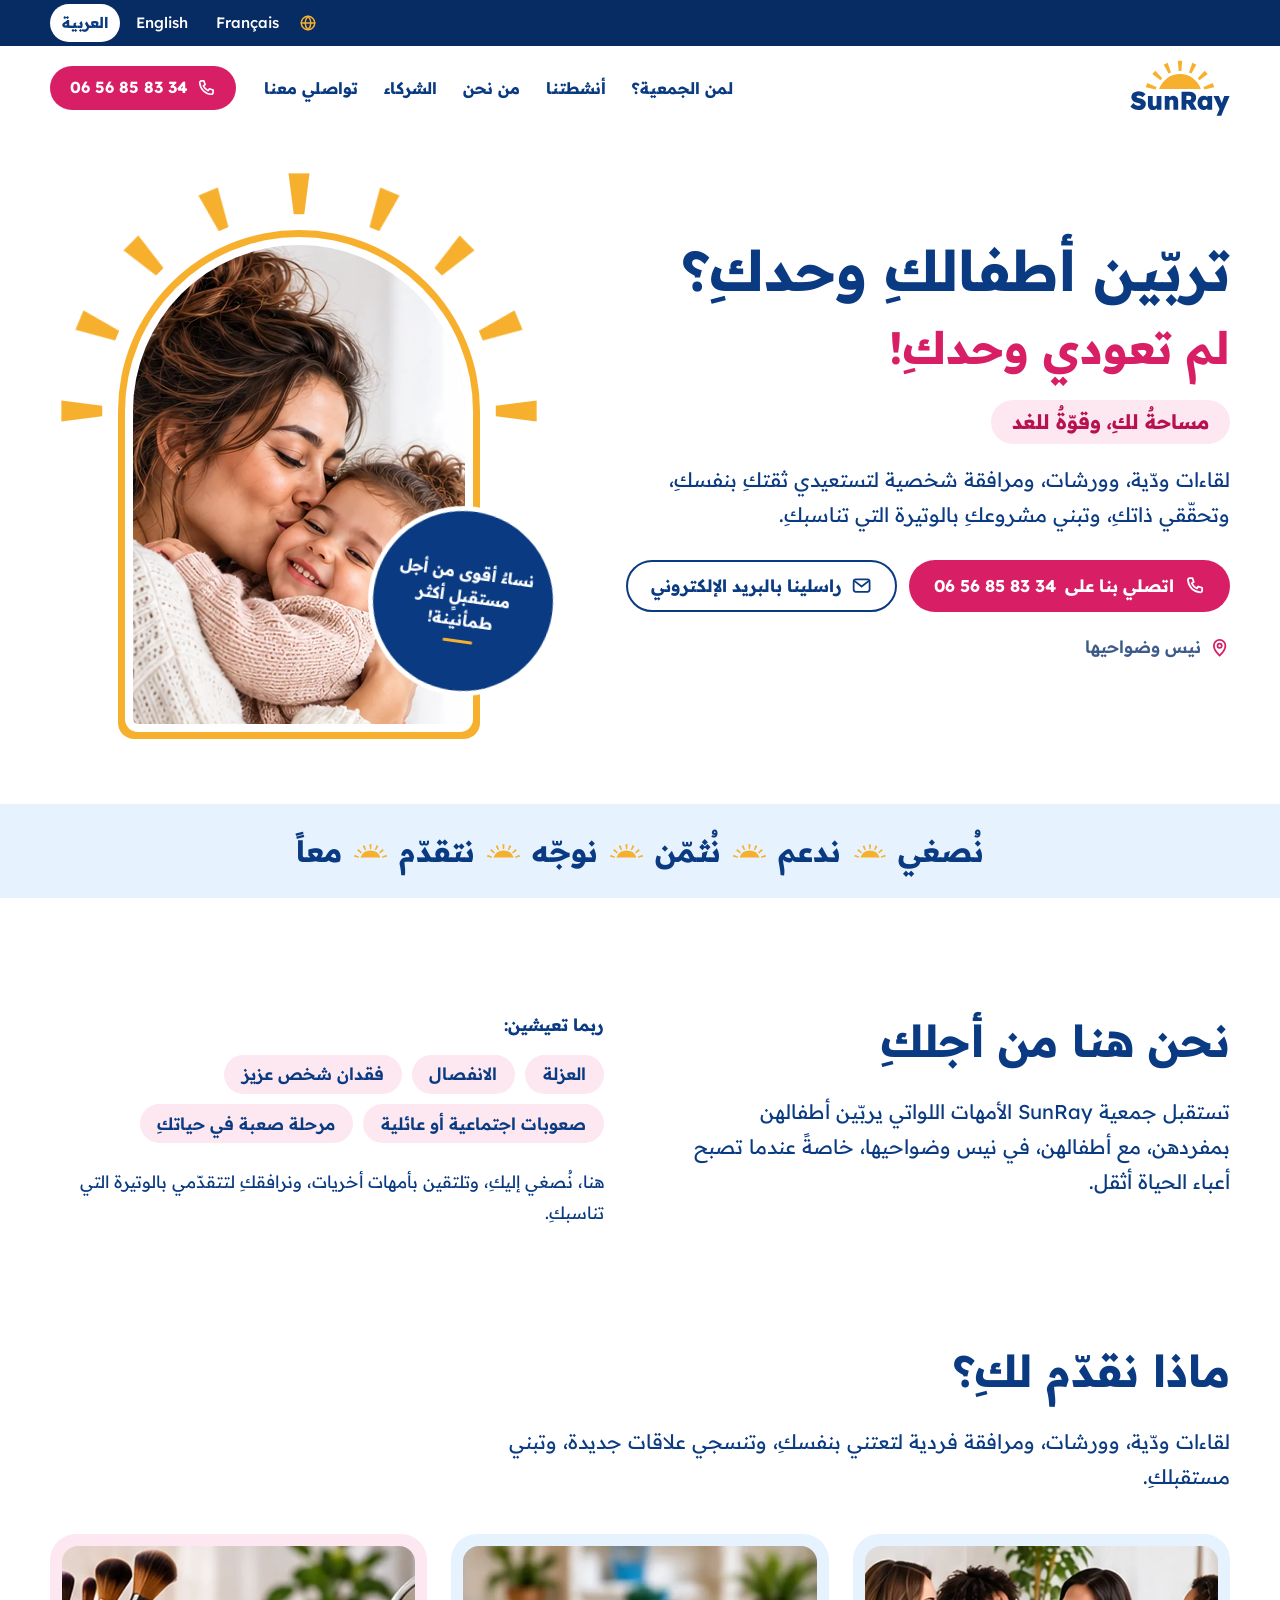
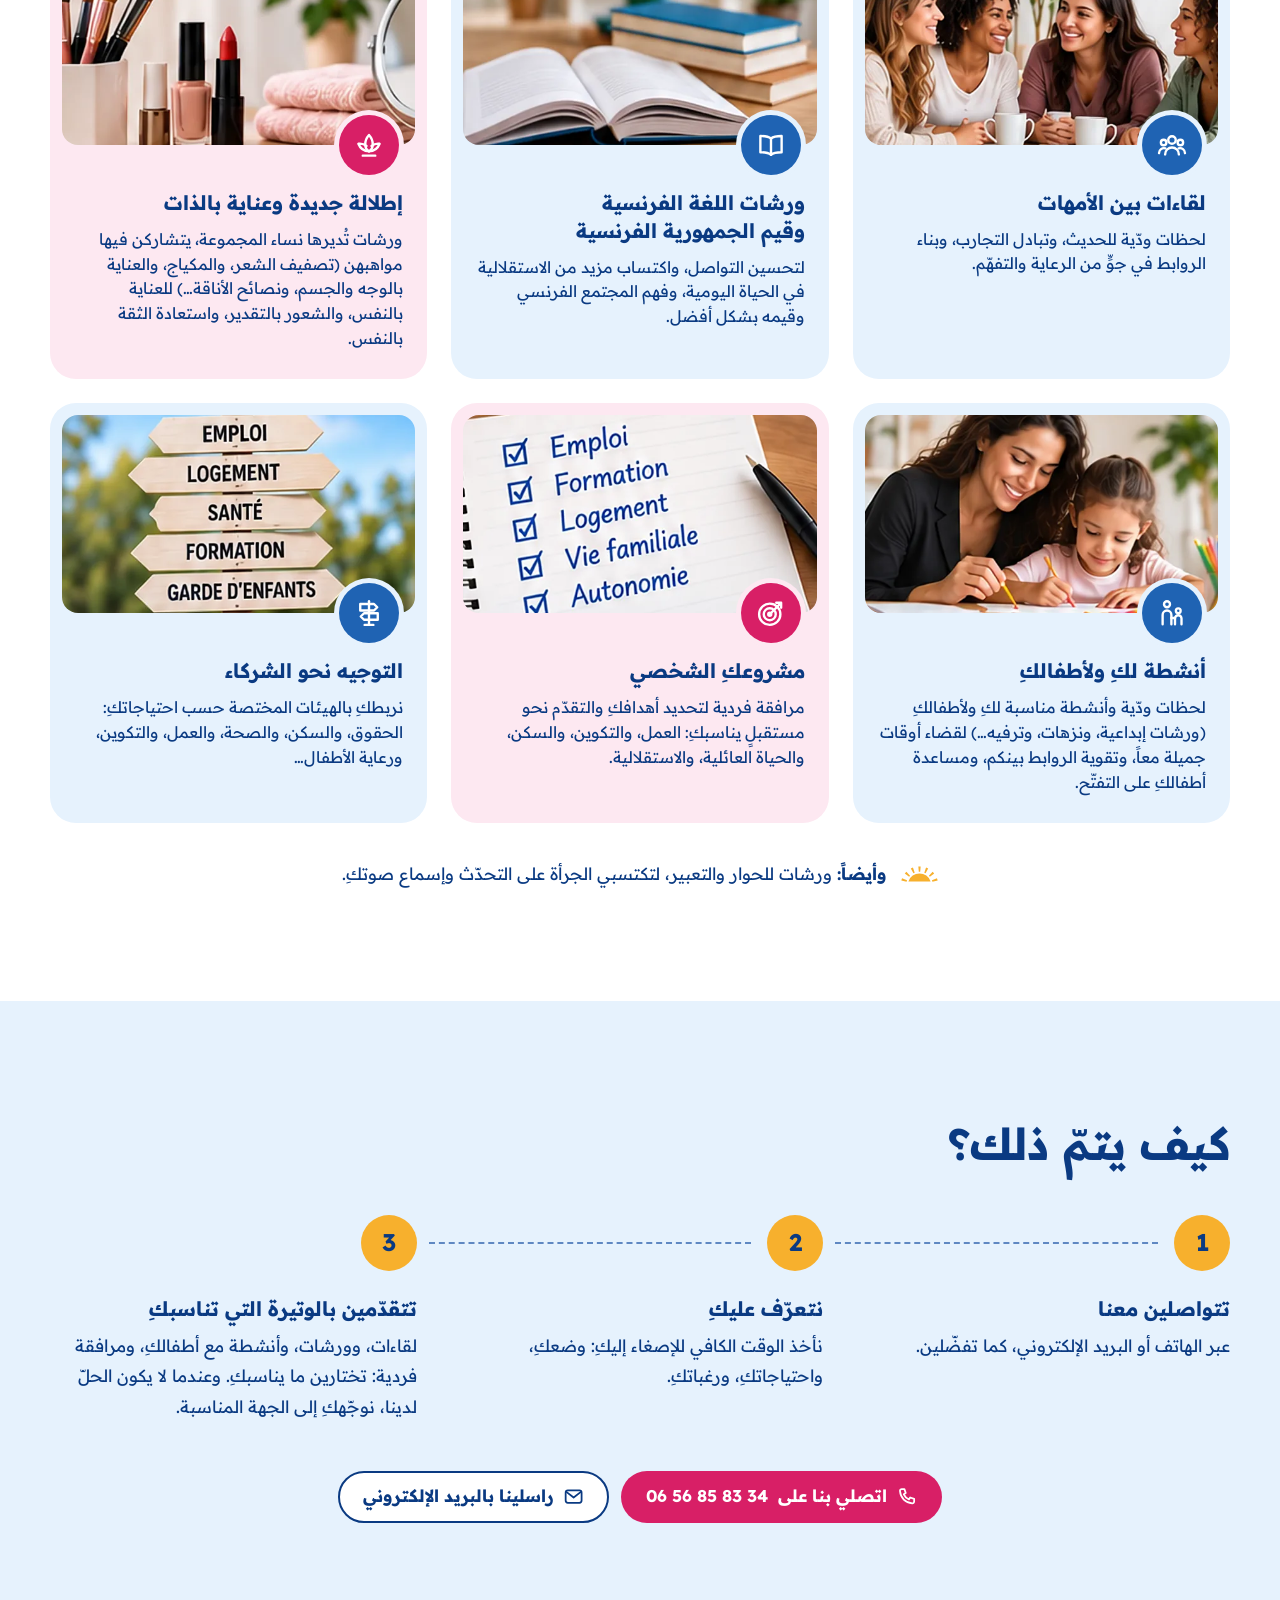
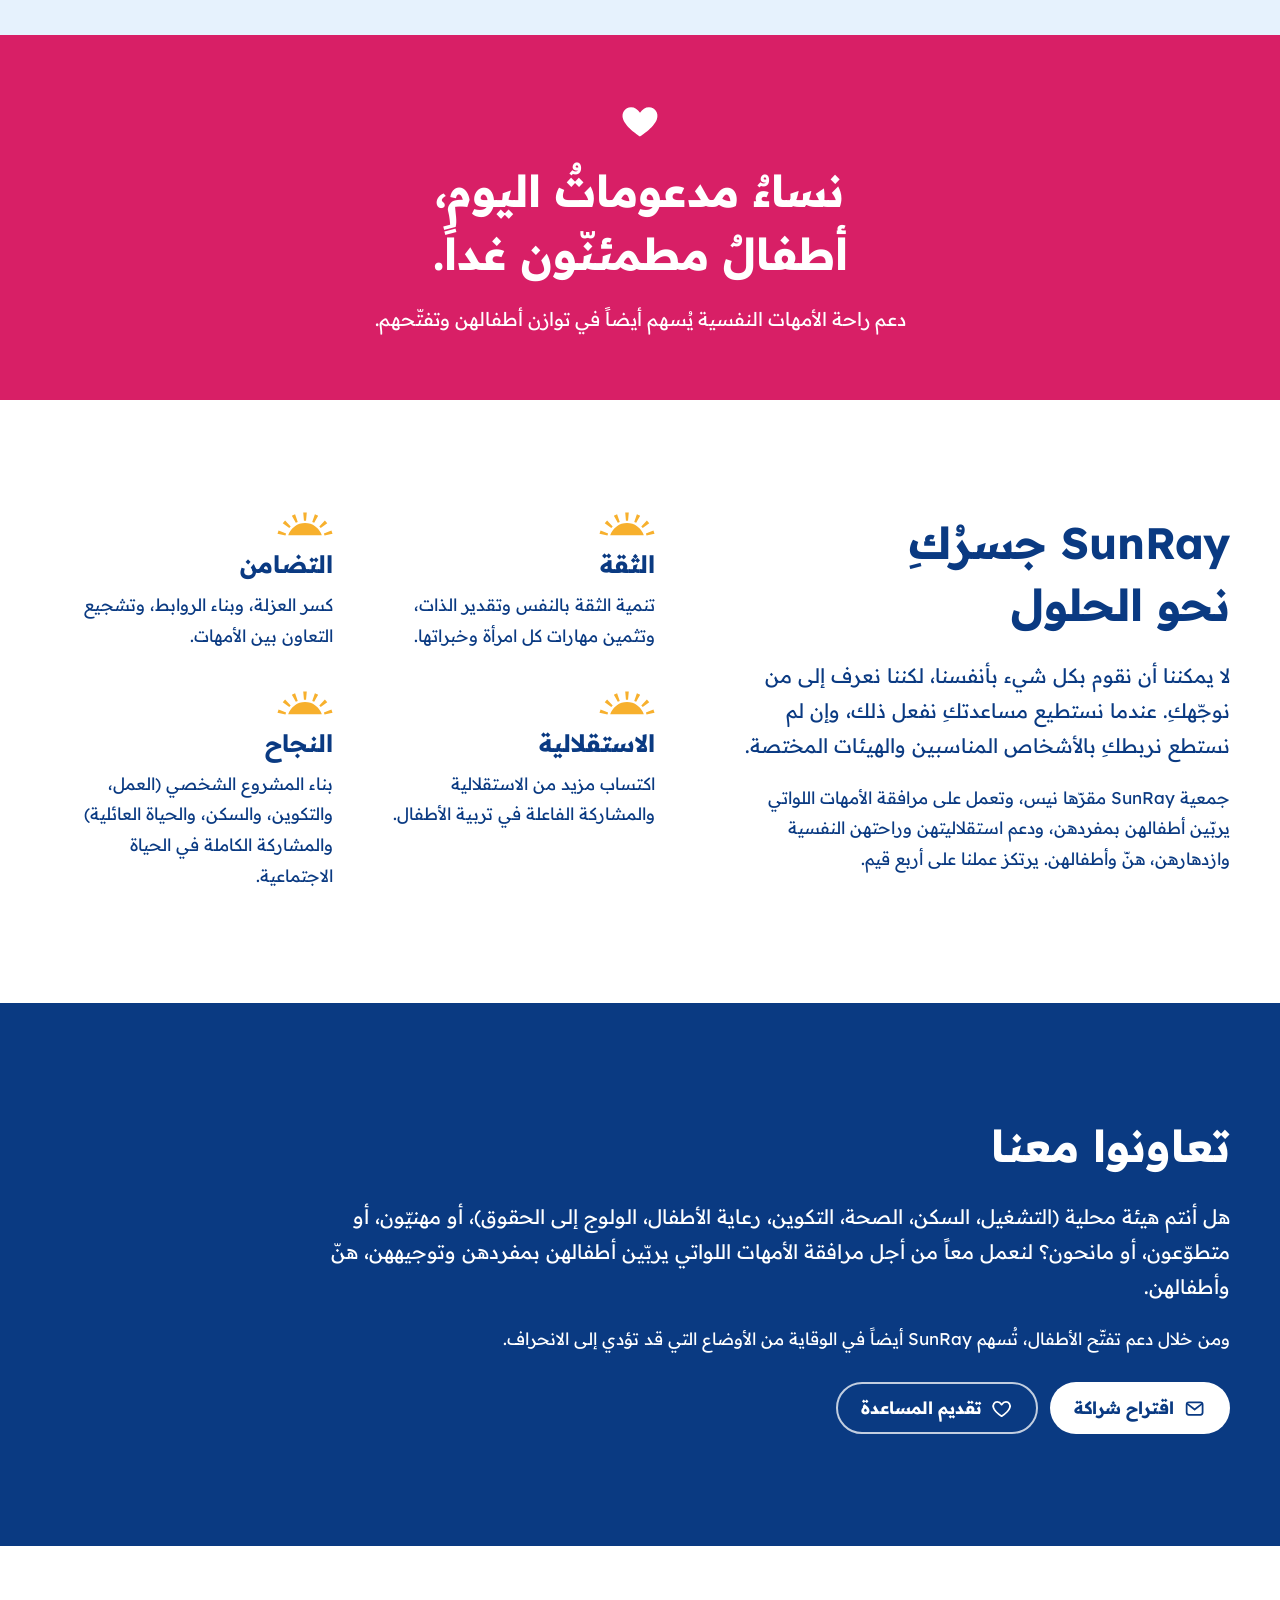
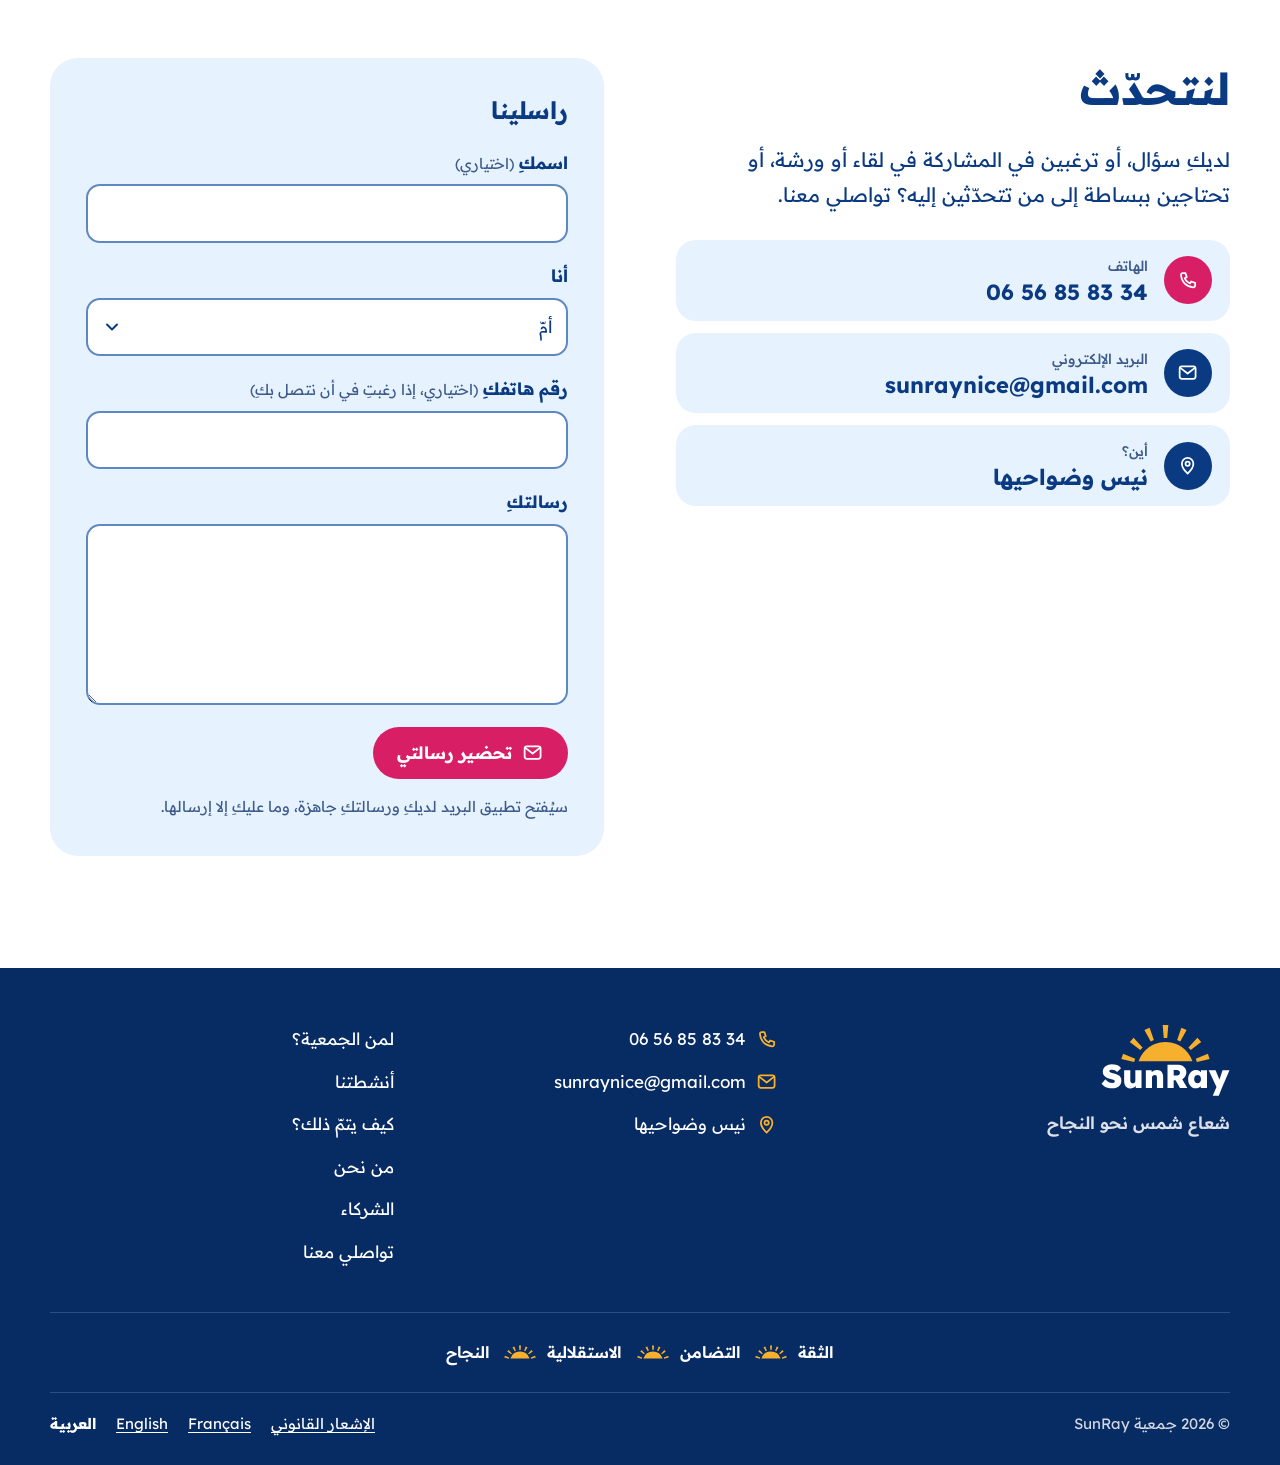
==== ar/index.html @ 0928300a "Add English and Arabic, made some modifications" ====
<!doctype html>
<html lang="ar" dir="rtl" class="no-js">
<head>
  <meta charset="utf-8">
  <meta name="viewport" content="width=device-width, initial-scale=1">
  <title>SunRay – جمعية لدعم الأمهات اللواتي يربّين أطفالهن بمفردهن في نيس</title>
  <meta name="description" content="ترافق جمعية SunRay الأمهات اللواتي يربّين أطفالهن بمفردهن، مع أطفالهن، في نيس وضواحيها: لقاءات، وورشات للغة الفرنسية، وعناية بالذات، وأنشطة مع الأطفال، ومشروع شخصي، وتوجيه نحو الشركاء.">
  <meta name="theme-color" content="#0A3A82">
  <script>document.documentElement.className = document.documentElement.className.replace("no-js", "js");</script>

  <!-- Social media preview. Once the site is online, replace the image path with its full address. -->
  <meta property="og:type" content="website">
  <meta property="og:locale" content="ar_AR">
  <meta property="og:site_name" content="SunRay">
  <meta property="og:title" content="SunRay – تربّين أطفالكِ وحدكِ؟ لم تعودي وحدكِ!">
  <meta property="og:description" content="لقاءات ودّية، وورشات، ومرافقة شخصية لتستعيدي ثقتكِ بنفسكِ، وتحقّقي ذاتكِ، وتبني مشروعكِ بالوتيرة التي تناسبكِ. نيس وضواحيها.">
  <meta property="og:image" content="../assets/img/og-sunray-ar.jpg">
  <meta name="twitter:card" content="summary_large_image">

  <link rel="icon" href="../favicon.svg" type="image/svg+xml">
  <link rel="icon" href="../favicon-32.png" sizes="32x32" type="image/png">
  <link rel="apple-touch-icon" href="../apple-touch-icon.png">
  <link rel="preload" href="../assets/fonts/lexend-latin-var.woff2" as="font" type="font/woff2" crossorigin>
  <link rel="preload" href="../assets/fonts/readex-pro-arabic-var.woff2" as="font" type="font/woff2" crossorigin>
  <link rel="stylesheet" href="../assets/css/style.css">

  <script type="application/ld+json">
  {
    "@context": "https://schema.org",
    "@type": "NGO",
    "name": "SunRay",
    "alternateName": "جمعية SunRay",
    "slogan": "شعاع شمس نحو النجاح",
    "description": "جمعية ترافق الأمهات اللواتي يربّين أطفالهن بمفردهن، مع أطفالهن، في نيس وضواحيها: لقاءات، وورشات، ومرافقة فردية، وتوجيه نحو الشركاء.",
    "inLanguage": "ar",
    "telephone": "+33656858334",
    "email": "sunraynice@gmail.com",
    "areaServed": "نيس وضواحيها",
    "address": { "@type": "PostalAddress", "addressLocality": "Nice", "addressCountry": "FR" }
  }
  </script>
</head>
<body id="top">
  <a class="skip-link" href="#contenu">الانتقال إلى المحتوى</a>

  <svg class="sprite" aria-hidden="true" focusable="false">
    <symbol id="i-phone" viewBox="0 0 24 24"><path d="M6.5 3.5h3l1.5 4.5-2.2 1.4a12 12 0 0 0 5.8 5.8l1.4-2.2 4.5 1.5v3a2 2 0 0 1-2.2 2C10.6 18.9 5.1 13.4 4.5 5.7a2 2 0 0 1 2-2.2z"/></symbol>
    <symbol id="i-mail" viewBox="0 0 24 24"><rect x="3" y="5" width="18" height="14" rx="2.5"/><path d="M3.8 6.6 12 13l8.2-6.4"/></symbol>
    <symbol id="i-pin" viewBox="0 0 24 24"><path d="M12 21s-6.5-6.2-6.5-11.2a6.5 6.5 0 0 1 13 0C18.5 14.8 12 21 12 21z"/><circle cx="12" cy="9.8" r="2.4"/></symbol>
    <symbol id="i-heart" viewBox="0 0 24 24"><path d="M12 20.5s-7.5-4.6-9.2-9.4C1.6 7.7 3.8 4.5 7.1 4.5c2 0 3.6 1.1 4.9 3 1.3-1.9 2.9-3 4.9-3 3.3 0 5.5 3.2 4.3 6.6-1.7 4.8-9.2 9.4-9.2 9.4z"/></symbol>
    <symbol id="i-group" viewBox="0 0 24 24"><circle cx="12" cy="8" r="3"/><path d="M6.5 19.5a5.5 5.5 0 0 1 11 0"/><circle cx="5.3" cy="10" r="2.2"/><path d="M1.6 18.5a4 4 0 0 1 5.1-3.8"/><circle cx="18.7" cy="10" r="2.2"/><path d="M22.4 18.5a4 4 0 0 0-5.1-3.8"/></symbol>
    <symbol id="i-book" viewBox="0 0 24 24"><path d="M12 6.8C10.2 5.3 7.6 4.8 3.5 4.8v13c4.1 0 6.7.5 8.5 2 1.8-1.5 4.4-2 8.5-2v-13c-4.1 0-6.7.5-8.5 2z"/><path d="M12 6.8v13"/></symbol>
    <symbol id="i-lotus" viewBox="0 0 24 24"><path d="M12 4c2.2 2.4 3 5.2 3 7.5S13.6 16 12 17c-1.6-1-3-3.2-3-5.5S9.8 6.4 12 4z"/><path d="M12 17c-3.8 0-7-2.2-8.5-6 2.6-.3 4.8.4 6.5 1.8"/><path d="M12 17c3.8 0 7-2.2 8.5-6-2.6-.3-4.8.4-6.5 1.8"/><path d="M7 20.5h10"/></symbol>
    <symbol id="i-family" viewBox="0 0 24 24"><circle cx="8" cy="5" r="2.4"/><path d="M4.5 21v-7.5a3.5 3.5 0 0 1 7 0V21"/><circle cx="17" cy="10.2" r="1.9"/><path d="M14.4 21v-4.6a2.6 2.6 0 0 1 5.2 0V21"/><path d="M11.5 16h2.9"/></symbol>
    <symbol id="i-target" viewBox="0 0 24 24"><circle cx="11" cy="13" r="8.5"/><circle cx="11" cy="13" r="4.8"/><circle cx="11" cy="13" r="1.2"/><path d="m11 13 8.5-8.5"/><path d="M16.2 3.8h3.9v3.9"/></symbol>
    <symbol id="i-signpost" viewBox="0 0 24 24"><path d="M12 2.5v19"/><path d="M5 4.8h11l2.6 2.6-2.6 2.6H5z"/><path d="M19 12.2H8l-2.6 2.6L8 17.4h11z"/><path d="M8.5 21.5h7"/></symbol>
    <symbol id="i-globe" viewBox="0 0 24 24"><circle cx="12" cy="12" r="9"/><path d="M3 12h18"/><path d="M12 3c2.5 2.6 3.8 5.6 3.8 9s-1.3 6.4-3.8 9c-2.5-2.6-3.8-5.6-3.8-9S9.5 5.6 12 3z"/></symbol>
    <symbol id="i-menu" viewBox="0 0 24 24"><path d="M4 7h16M4 12h16M4 17h16"/></symbol>
    <symbol id="i-close" viewBox="0 0 24 24"><path d="M6 6l12 12M18 6 6 18"/></symbol>
    <symbol id="i-sun" viewBox="-158 -162 316 134"><path d="M-94.74 -32 A100 100 0 0 1 94.74 -32 Z"/><path d="M110.27 -29.52 L155.26 -39.93 L149.08 -58.95 L106.57 -40.93 Z M88.73 -71.82 L125.59 -99.63 L112.21 -114.49 L80.70 -80.74 Z M51.85 -101.70 L74.21 -142.10 L55.94 -150.23 L40.89 -106.58 Z M6.00 -114.00 L10.00 -160.00 L-10.00 -160.00 L-6.00 -114.00 Z M-40.89 -106.58 L-55.94 -150.23 L-74.21 -142.10 L-51.85 -101.70 Z M-80.70 -80.74 L-112.21 -114.49 L-125.59 -99.63 L-88.73 -71.82 Z M-106.57 -40.93 L-149.08 -58.95 L-155.26 -39.93 L-110.27 -29.52 Z"/></symbol>
  </svg>


  <div class="lang-bar">
    <div class="container lang-bar-inner">
      <svg class="icon" aria-hidden="true"><use href="#i-globe"/></svg>
      <nav class="lang-switch" aria-label="Langue – Language – اللغة">
        <ul>
          <li><a href="../index.html" hreflang="fr" lang="fr">Français</a></li>
          <li><a href="../en/index.html" hreflang="en" lang="en">English</a></li>
          <li><a href="../ar/index.html" hreflang="ar" lang="ar" dir="rtl" aria-current="page">العربية</a></li>
        </ul>
      </nav>
    </div>
  </div>


  <header class="site-header">
    <div class="container header-inner">
      <a class="brand" href="#top" aria-label="SunRay، العودة إلى أعلى الصفحة">
        <img src="../assets/img/logo-sunray.svg" alt="" width="104" height="58">
      </a>
      <button class="nav-toggle" type="button" aria-expanded="false" aria-controls="site-nav">
        <svg class="icon icon-open" aria-hidden="true"><use href="#i-menu"/></svg>
        <svg class="icon icon-close" aria-hidden="true"><use href="#i-close"/></svg>
        <span>القائمة</span>
      </button>
      <nav id="site-nav" class="site-nav" aria-label="القائمة الرئيسية">
        <ul>
          <li><a href="#pour-qui">لمن الجمعية؟</a></li>
          <li><a href="#actions">أنشطتنا</a></li>
          <li><a href="#association">من نحن</a></li>
          <li><a href="#agir">الشركاء</a></li>
          <li><a href="#contact">تواصلي معنا</a></li>
        </ul>
        <a class="btn btn-pink btn-sm" href="tel:+33656858334">
          <svg class="icon" aria-hidden="true"><use href="#i-phone"/></svg><bdi dir="ltr">06&nbsp;56&nbsp;85&nbsp;83&nbsp;34</bdi>
        </a>
      </nav>
    </div>
  </header>

  <main id="contenu">

    <!-- Accueil -->
    <section class="hero" aria-labelledby="hero-title">
      <div class="container hero-grid">
        <div class="hero-text">
          <h1 id="hero-title">
            <span class="h1-main">تربّين أطفالكِ وحدكِ؟</span>
            <span class="h1-sub">لم تعودي وحدكِ!</span>
          </h1>
          <p class="hero-tagline">مساحةٌ لكِ، وقوّةٌ للغد</p>
          <p class="hero-lead">لقاءات ودّية، وورشات، ومرافقة شخصية لتستعيدي ثقتكِ بنفسكِ، وتحقّقي ذاتكِ، وتبني مشروعكِ بالوتيرة التي تناسبكِ.</p>
          <div class="btn-row">
            <a class="btn btn-pink" href="tel:+33656858334">
              <svg class="icon" aria-hidden="true"><use href="#i-phone"/></svg>اتصلي بنا على <bdi dir="ltr">06&nbsp;56&nbsp;85&nbsp;83&nbsp;34</bdi>
            </a>
            <a class="btn btn-outline" href="mailto:sunraynice@gmail.com">
              <svg class="icon" aria-hidden="true"><use href="#i-mail"/></svg>راسلينا بالبريد الإلكتروني
            </a>
          </div>
          <p class="hero-place">
            <svg class="icon" aria-hidden="true"><use href="#i-pin"/></svg>نيس وضواحيها
          </p>
        </div>

        <div class="hero-visual">
          <div class="sunrise">
            <svg class="sunrise-rays" viewBox="-100 -100 200 110" width="200" height="110" aria-hidden="true" focusable="false">
              <g transform="rotate(-180)"><polygon class="ray" style="--i:0" points="82,-2.2 99,-4.4 99,4.4 82,2.2"/></g>
              <g transform="rotate(-157.5)"><polygon class="ray" style="--i:1" points="82,-2.2 99,-4.4 99,4.4 82,2.2"/></g>
              <g transform="rotate(-135)"><polygon class="ray" style="--i:2" points="82,-2.2 99,-4.4 99,4.4 82,2.2"/></g>
              <g transform="rotate(-112.5)"><polygon class="ray" style="--i:3" points="82,-2.2 99,-4.4 99,4.4 82,2.2"/></g>
              <g transform="rotate(-90)"><polygon class="ray" style="--i:4" points="82,-2.2 99,-4.4 99,4.4 82,2.2"/></g>
              <g transform="rotate(-67.5)"><polygon class="ray" style="--i:5" points="82,-2.2 99,-4.4 99,4.4 82,2.2"/></g>
              <g transform="rotate(-45)"><polygon class="ray" style="--i:6" points="82,-2.2 99,-4.4 99,4.4 82,2.2"/></g>
              <g transform="rotate(-22.5)"><polygon class="ray" style="--i:7" points="82,-2.2 99,-4.4 99,4.4 82,2.2"/></g>
              <g transform="rotate(0)"><polygon class="ray" style="--i:8" points="82,-2.2 99,-4.4 99,4.4 82,2.2"/></g>
            </svg>
            <div class="sunrise-photo">
              <picture>
                <source type="image/webp" srcset="../assets/img/hero-mere-enfant-640.webp 640w, ../assets/img/hero-mere-enfant-1000.webp 1000w" sizes="(min-width: 1024px) 360px, 70vw">
                <img src="../assets/img/hero-mere-enfant-1000.jpg" srcset="../assets/img/hero-mere-enfant-640.jpg 640w, ../assets/img/hero-mere-enfant-1000.jpg 1000w" sizes="(min-width: 1024px) 360px, 70vw" width="1000" height="1443" alt="أمٌّ تُقبّل ابنتها الصغيرة المبتسمة بحنان.">
              </picture>
            </div>
            <p class="sunrise-bubble">نساءٌ أقوى من أجل مستقبلٍ أكثر طمأنينة!</p>
          </div>
        </div>
      </div>
    </section>

    <!-- Six verbes -->
    <section class="verbs" aria-label="طريقتنا في العمل">
      <div class="container verbs-lines">
        <ul class="verbs-list">
          <li>نُصغي</li>
          <li>ندعم</li>
          <li>نُثمّن</li>
        </ul>
        <ul class="verbs-list">
          <li>نوجّه</li>
          <li>نتقدّم</li>
          <li>معاً</li>
        </ul>
      </div>
    </section>

    <!-- Pour qui -->
    <section id="pour-qui" class="section who" aria-labelledby="who-title">
      <div class="container who-grid">
        <div>
          <h2 id="who-title">نحن هنا من أجلكِ</h2>
          <p class="lead">تستقبل جمعية <bdi>SunRay</bdi> الأمهات اللواتي يربّين أطفالهن بمفردهن، مع أطفالهن، في نيس وضواحيها، خاصةً عندما تصبح أعباء الحياة أثقل.</p>
        </div>
        <div class="who-detail">
          <p class="who-intro">ربما تعيشين:</p>
          <ul class="pills">
            <li>العزلة</li>
            <li>الانفصال</li>
            <li>فقدان شخص عزيز</li>
            <li>صعوبات اجتماعية أو عائلية</li>
            <li>مرحلة صعبة في حياتكِ</li>
          </ul>
          <p>هنا، نُصغي إليكِ، وتلتقين بأمهات أخريات، ونرافقكِ لتتقدّمي بالوتيرة التي تناسبكِ.</p>
        </div>
      </div>
    </section>

    <!-- Nos actions -->
    <section id="actions" class="section actions" aria-labelledby="actions-title">
      <div class="container">
        <div class="section-head">
          <h2 id="actions-title">ماذا نقدّم لكِ؟</h2>
          <p class="lead">لقاءات ودّية، وورشات، ومرافقة فردية لتعتني بنفسكِ، وتنسجي علاقات جديدة، وتبني مستقبلكِ.</p>
        </div>

        <div class="action-grid">
          <article class="action tone-blue">
            <div class="action-media">
              <picture>
                <source type="image/webp" srcset="../assets/img/rencontres-560.webp 560w, ../assets/img/rencontres-800.webp 800w" sizes="(min-width: 1024px) 360px, (min-width: 720px) 45vw, 90vw">
                <img src="../assets/img/rencontres-800.jpg" srcset="../assets/img/rencontres-560.jpg 560w, ../assets/img/rencontres-800.jpg 800w" sizes="(min-width: 1024px) 360px, (min-width: 720px) 45vw, 90vw" width="800" height="450" loading="lazy" decoding="async" alt="أربع نساء مبتسمات يتبادلن الحديث على فنجان قهوة.">
              </picture>
              <span class="action-badge"><svg class="icon" aria-hidden="true"><use href="#i-group"/></svg></span>
            </div>
            <h3>لقاءات بين الأمهات</h3>
            <p>لحظات ودّية للحديث، وتبادل التجارب، وبناء الروابط في جوٍّ من الرعاية والتفهّم.</p>
          </article>

          <article class="action tone-blue">
            <div class="action-media">
              <picture>
                <source type="image/webp" srcset="../assets/img/francais-560.webp 560w, ../assets/img/francais-800.webp 800w" sizes="(min-width: 1024px) 360px, (min-width: 720px) 45vw, 90vw">
                <img src="../assets/img/francais-800.jpg" srcset="../assets/img/francais-560.jpg 560w, ../assets/img/francais-800.jpg 800w" sizes="(min-width: 1024px) 360px, (min-width: 720px) 45vw, 90vw" width="800" height="450" loading="lazy" decoding="async" alt="كتاب مفتوح أمام كومة من الكتب.">
              </picture>
              <span class="action-badge"><svg class="icon" aria-hidden="true"><use href="#i-book"/></svg></span>
            </div>
            <h3>ورشات اللغة الفرنسية وقيم الجمهورية الفرنسية</h3>
            <p>لتحسين التواصل، واكتساب مزيد من الاستقلالية في الحياة اليومية، وفهم المجتمع الفرنسي وقيمه بشكل أفضل.</p>
          </article>

          <article class="action tone-pink">
            <div class="action-media">
              <picture>
                <source type="image/webp" srcset="../assets/img/bien-etre-560.webp 560w, ../assets/img/bien-etre-800.webp 800w" sizes="(min-width: 1024px) 360px, (min-width: 720px) 45vw, 90vw">
                <img src="../assets/img/bien-etre-800.jpg" srcset="../assets/img/bien-etre-560.jpg 560w, ../assets/img/bien-etre-800.jpg 800w" sizes="(min-width: 1024px) 360px, (min-width: 720px) 45vw, 90vw" width="800" height="450" loading="lazy" decoding="async" alt="فُرَش مكياج، وطلاء أظافر، وأحمر شفاه، ومناشف وردية.">
              </picture>
              <span class="action-badge"><svg class="icon" aria-hidden="true"><use href="#i-lotus"/></svg></span>
            </div>
            <h3>إطلالة جديدة وعناية بالذات</h3>
            <p>ورشات تُديرها نساء المجموعة، يتشاركن فيها مواهبهن (تصفيف الشعر، والمكياج، والعناية بالوجه والجسم، ونصائح الأناقة…) للعناية بالنفس، والشعور بالتقدير، واستعادة الثقة بالنفس.</p>
          </article>

          <article class="action tone-blue">
            <div class="action-media">
              <picture>
                <source type="image/webp" srcset="../assets/img/activites-enfants-560.webp 560w, ../assets/img/activites-enfants-800.webp 800w" sizes="(min-width: 1024px) 360px, (min-width: 720px) 45vw, 90vw">
                <img src="../assets/img/activites-enfants-800.jpg" srcset="../assets/img/activites-enfants-560.jpg 560w, ../assets/img/activites-enfants-800.jpg 800w" sizes="(min-width: 1024px) 360px, (min-width: 720px) 45vw, 90vw" width="800" height="450" loading="lazy" decoding="async" alt="أمٌّ وابنتها ترسمان معاً.">
              </picture>
              <span class="action-badge"><svg class="icon" aria-hidden="true"><use href="#i-family"/></svg></span>
            </div>
            <h3>أنشطة لكِ ولأطفالكِ</h3>
            <p>لحظات ودّية وأنشطة مناسبة لكِ ولأطفالكِ (ورشات إبداعية، ونزهات، وترفيه…) لقضاء أوقات جميلة معاً، وتقوية الروابط بينكم، ومساعدة أطفالكِ على التفتّح.</p>
          </article>

          <article class="action tone-pink">
            <div class="action-media">
              <picture>
                <source type="image/webp" srcset="../assets/img/projet-560.webp 560w, ../assets/img/projet-800.webp 800w" sizes="(min-width: 1024px) 360px, (min-width: 720px) 45vw, 90vw">
                <img src="../assets/img/projet-800.jpg" srcset="../assets/img/projet-560.jpg 560w, ../assets/img/projet-800.jpg 800w" sizes="(min-width: 1024px) 360px, (min-width: 720px) 45vw, 90vw" width="800" height="450" loading="lazy" decoding="async" alt="قائمة أهداف مُؤشَّر عليها: العمل، التكوين، السكن، الحياة العائلية، الاستقلالية.">
              </picture>
              <span class="action-badge"><svg class="icon" aria-hidden="true"><use href="#i-target"/></svg></span>
            </div>
            <h3>مشروعكِ الشخصي</h3>
            <p>مرافقة فردية لتحديد أهدافكِ والتقدّم نحو مستقبلٍ يناسبكِ: العمل، والتكوين، والسكن، والحياة العائلية، والاستقلالية.</p>
          </article>

          <article class="action tone-blue">
            <div class="action-media">
              <picture>
                <source type="image/webp" srcset="../assets/img/orientation-560.webp 560w, ../assets/img/orientation-800.webp 800w" sizes="(min-width: 1024px) 360px, (min-width: 720px) 45vw, 90vw">
                <img src="../assets/img/orientation-800.jpg" srcset="../assets/img/orientation-560.jpg 560w, ../assets/img/orientation-800.jpg 800w" sizes="(min-width: 1024px) 360px, (min-width: 720px) 45vw, 90vw" width="800" height="450" loading="lazy" decoding="async" alt="لافتة إرشادية: العمل، السكن، الصحة، التكوين، رعاية الأطفال.">
              </picture>
              <span class="action-badge"><svg class="icon" aria-hidden="true"><use href="#i-signpost"/></svg></span>
            </div>
            <h3>التوجيه نحو الشركاء</h3>
            <p>نربطكِ بالهيئات المختصة حسب احتياجاتكِ: الحقوق، والسكن، والصحة، والعمل، والتكوين، ورعاية الأطفال…</p>
          </article>

        </div>

        <p class="actions-more"><span><strong>وأيضاً:</strong> ورشات للحوار والتعبير، لتكتسبي الجرأة على التحدّث وإسماع صوتكِ.</span></p>
      </div>
    </section>

    <!-- Comment ça se passe -->
    <section id="demarche" class="section steps-section" aria-labelledby="steps-title">
      <div class="container">
        <div class="section-head">
          <h2 id="steps-title">كيف يتمّ ذلك؟</h2>
        </div>
        <ol class="steps">
          <li>
            <span class="step-num" aria-hidden="true">1</span>
            <h3>تتواصلين معنا</h3>
            <p>عبر الهاتف أو البريد الإلكتروني، كما تفضّلين.</p>
          </li>
          <li>
            <span class="step-num" aria-hidden="true">2</span>
            <h3>نتعرّف عليكِ</h3>
            <p>نأخذ الوقت الكافي للإصغاء إليكِ: وضعكِ، واحتياجاتكِ، ورغباتكِ.</p>
          </li>
          <li>
            <span class="step-num" aria-hidden="true">3</span>
            <h3>تتقدّمين بالوتيرة التي تناسبكِ</h3>
            <p>لقاءات، وورشات، وأنشطة مع أطفالكِ، ومرافقة فردية: تختارين ما يناسبكِ. وعندما لا يكون الحلّ لدينا، نوجّهكِ إلى الجهة المناسبة.</p>
          </li>
        </ol>
        <div class="btn-row btn-row-center">
          <a class="btn btn-pink" href="tel:+33656858334">
            <svg class="icon" aria-hidden="true"><use href="#i-phone"/></svg>اتصلي بنا على <bdi dir="ltr">06&nbsp;56&nbsp;85&nbsp;83&nbsp;34</bdi>
          </a>
          <a class="btn btn-outline" href="mailto:sunraynice@gmail.com">
            <svg class="icon" aria-hidden="true"><use href="#i-mail"/></svg>راسلينا بالبريد الإلكتروني
          </a>
        </div>
      </div>
    </section>

    <!-- Promesse -->
    <section class="promise" aria-label="قناعتنا">
      <div class="container promise-inner">
        <svg class="promise-heart" aria-hidden="true"><use href="#i-heart"/></svg>
        <p class="promise-text"><span>نساءٌ مدعوماتٌ اليوم،</span> <span>أطفالٌ مطمئنّون غداً.</span></p>
        <p class="promise-sub">دعم راحة الأمهات النفسية يُسهم أيضاً في توازن أطفالهن وتفتّحهم.</p>
      </div>
    </section>

    <!-- L'association -->
    <section id="association" class="section about" aria-labelledby="about-title">
      <div class="container about-grid">
        <div class="about-intro">
          <h2 id="about-title"><bdi>SunRay</bdi> جسرُكِ نحو الحلول</h2>
          <p class="lead">لا يمكننا أن نقوم بكل شيء بأنفسنا، لكننا نعرف إلى من نوجّهكِ. عندما نستطيع مساعدتكِ نفعل ذلك، وإن لم نستطع نربطكِ بالأشخاص المناسبين والهيئات المختصة.</p>
          <p>جمعية <bdi>SunRay</bdi> مقرّها نيس، وتعمل على مرافقة الأمهات اللواتي يربّين أطفالهن بمفردهن، ودعم استقلاليتهن وراحتهن النفسية وازدهارهن، هنّ وأطفالهن. يرتكز عملنا على أربع قيم.</p>
        </div>
        <dl class="values">
          <div class="value">
            <dt><svg class="value-sun" aria-hidden="true"><use href="#i-sun"/></svg>الثقة</dt>
            <dd>تنمية الثقة بالنفس وتقدير الذات، وتثمين مهارات كل امرأة وخبراتها.</dd>
          </div>
          <div class="value">
            <dt><svg class="value-sun" aria-hidden="true"><use href="#i-sun"/></svg>التضامن</dt>
            <dd>كسر العزلة، وبناء الروابط، وتشجيع التعاون بين الأمهات.</dd>
          </div>
          <div class="value">
            <dt><svg class="value-sun" aria-hidden="true"><use href="#i-sun"/></svg>الاستقلالية</dt>
            <dd>اكتساب مزيد من الاستقلالية والمشاركة الفاعلة في تربية الأطفال.</dd>
          </div>
          <div class="value">
            <dt><svg class="value-sun" aria-hidden="true"><use href="#i-sun"/></svg>النجاح</dt>
            <dd>بناء المشروع الشخصي (العمل، والتكوين، والسكن، والحياة العائلية) والمشاركة الكاملة في الحياة الاجتماعية.</dd>
          </div>
        </dl>
      </div>
    </section>

    <!-- Partenaires -->
    <section id="agir" class="section partners" aria-labelledby="partners-title">
      <div class="container partners-inner">
        <h2 id="partners-title">تعاونوا معنا</h2>
        <p class="lead">هل أنتم هيئة محلية (التشغيل، السكن، الصحة، التكوين، رعاية الأطفال، الولوج إلى الحقوق)، أو مهنيّون، أو متطوّعون، أو مانحون؟ لنعمل معاً من أجل مرافقة الأمهات اللواتي يربّين أطفالهن بمفردهن وتوجيههن، هنّ وأطفالهن.</p>
        <p>ومن خلال دعم تفتّح الأطفال، تُسهم <bdi>SunRay</bdi> أيضاً في الوقاية من الأوضاع التي قد تؤدي إلى الانحراف.</p>
        <div class="btn-row">
          <a class="btn btn-light" href="mailto:sunraynice@gmail.com?subject=%D8%B4%D8%B1%D8%A7%D9%83%D8%A9%20%D9%85%D8%B9%20SunRay">
            <svg class="icon" aria-hidden="true"><use href="#i-mail"/></svg>اقتراح شراكة
          </a>
          <a class="btn btn-outline-light" href="mailto:sunraynice@gmail.com?subject=%D8%A3%D8%B1%D8%BA%D8%A8%20%D9%81%D9%8A%20%D9%85%D8%B3%D8%A7%D8%B9%D8%AF%D8%A9%20SunRay">
            <svg class="icon" aria-hidden="true"><use href="#i-heart"/></svg>تقديم المساعدة
          </a>
        </div>
      </div>
    </section>

    <!-- Contact -->
    <section id="contact" class="section contact" aria-labelledby="contact-title">
      <div class="container contact-grid">
        <div class="contact-info">
          <h2 id="contact-title">لنتحدّث</h2>
          <p class="lead">لديكِ سؤال، أو ترغبين في المشاركة في لقاء أو ورشة، أو تحتاجين ببساطة إلى من تتحدّثين إليه؟ تواصلي معنا.</p>
          <ul class="contact-list">
            <li>
              <a href="tel:+33656858334">
                <span class="contact-icon"><svg class="icon" aria-hidden="true"><use href="#i-phone"/></svg></span>
                <span><span class="contact-label">الهاتف</span><span class="contact-value"><bdi dir="ltr">06&nbsp;56&nbsp;85&nbsp;83&nbsp;34</bdi></span></span>
              </a>
            </li>
            <li>
              <a href="mailto:sunraynice@gmail.com">
                <span class="contact-icon"><svg class="icon" aria-hidden="true"><use href="#i-mail"/></svg></span>
                <span><span class="contact-label">البريد الإلكتروني</span><span class="contact-value"><bdi dir="ltr">sunraynice@gmail.com</bdi></span></span>
              </a>
            </li>
            <li>
              <div>
                <span class="contact-icon"><svg class="icon" aria-hidden="true"><use href="#i-pin"/></svg></span>
                <span><span class="contact-label">أين؟</span><span class="contact-value">نيس وضواحيها</span></span>
              </div>
            </li>
          </ul>
        </div>

        <form id="contact-form" class="contact-form" action="mailto:sunraynice@gmail.com" method="post" enctype="text/plain"
              data-subject="تواصل عبر الموقع" data-greeting="مرحباً،" data-phone-label="الهاتف:" data-status="يُفترض أن يُفتح تطبيق البريد الإلكتروني. إن لم يحدث ذلك، فراسلينا مباشرةً على ⁦sunraynice@gmail.com⁩ أو اتصلي بالرقم ⁦06 56 85 83 34⁩.">
          <h3>راسلينا</h3>
          <div class="field">
            <label for="f-prenom">اسمكِ <span class="optional">(اختياري)</span></label>
            <input id="f-prenom" name="prenom" type="text" autocomplete="given-name">
          </div>
          <div class="field">
            <label for="f-profil">أنا</label>
            <select id="f-profil" name="profil">
              <option>أمّ</option>
              <option>هيئة أو شريك</option>
              <option>متطوّع أو مانح</option>
              <option>غير ذلك</option>
            </select>
          </div>
          <div class="field">
            <label for="f-tel">رقم هاتفكِ <span class="optional">(اختياري، إذا رغبتِ في أن نتصل بكِ)</span></label>
            <input id="f-tel" name="telephone" type="tel" autocomplete="tel" inputmode="tel" dir="ltr">
          </div>
          <div class="field">
            <label for="f-message">رسالتكِ</label>
            <textarea id="f-message" name="message" rows="5" required></textarea>
          </div>
          <button class="btn btn-pink" type="submit">
            <svg class="icon" aria-hidden="true"><use href="#i-mail"/></svg>تحضير رسالتي
          </button>
          <p class="form-note" id="form-status" role="status">سيُفتح تطبيق البريد لديكِ ورسالتكِ جاهزة، وما عليكِ إلا إرسالها.</p>
        </form>
      </div>
    </section>
  </main>

  <footer class="site-footer">
    <div class="container footer-grid">
      <div class="footer-brand">
        <img src="../assets/img/logo-sunray-blanc.svg" alt="SunRay" width="130" height="72">
        <p>شعاع شمس نحو النجاح</p>
      </div>
      <ul class="footer-contact">
        <li><a href="tel:+33656858334"><svg class="icon" aria-hidden="true"><use href="#i-phone"/></svg><bdi dir="ltr">06&nbsp;56&nbsp;85&nbsp;83&nbsp;34</bdi></a></li>
        <li><a href="mailto:sunraynice@gmail.com"><svg class="icon" aria-hidden="true"><use href="#i-mail"/></svg><bdi dir="ltr">sunraynice@gmail.com</bdi></a></li>
        <li><svg class="icon" aria-hidden="true"><use href="#i-pin"/></svg>نيس وضواحيها</li>
      </ul>
      <nav class="footer-nav" aria-label="خريطة الموقع">
        <ul>
          <li><a href="#pour-qui">لمن الجمعية؟</a></li>
          <li><a href="#actions">أنشطتنا</a></li>
          <li><a href="#demarche">كيف يتمّ ذلك؟</a></li>
          <li><a href="#association">من نحن</a></li>
          <li><a href="#agir">الشركاء</a></li>
          <li><a href="#contact">تواصلي معنا</a></li>
        </ul>
      </nav>
    </div>
    <div class="container footer-values">
      <ul>
        <li>الثقة</li>
        <li>التضامن</li>
      </ul>
      <ul>
        <li>الاستقلالية</li>
        <li>النجاح</li>
      </ul>
    </div>
    <div class="container footer-legal">
      <p>© <span data-year>2026</span> جمعية <bdi>SunRay</bdi></p>
      <ul class="footer-links">
        <li><a href="mentions-legales.html">الإشعار القانوني</a></li>
        <li><a href="../index.html" hreflang="fr" lang="fr">Français</a></li>
        <li><a href="../en/index.html" hreflang="en" lang="en">English</a></li>
        <li><a href="../ar/index.html" hreflang="ar" lang="ar" dir="rtl" aria-current="page">العربية</a></li>
      </ul>
    </div>

  </footer>

  <aside class="callbar" aria-label="تواصل سريع">
    <a class="callbar-call" href="tel:+33656858334"><svg class="icon" aria-hidden="true"><use href="#i-phone"/></svg>اتصلي</a>
    <a class="callbar-mail" href="mailto:sunraynice@gmail.com"><svg class="icon" aria-hidden="true"><use href="#i-mail"/></svg>راسلينا</a>
  </aside>

  <script src="../assets/js/main.js" defer></script>
</body>
</html>
---- assets/css/style.css ----
/* ==========================================================================
   SunRay — feuille de style
   Couleurs et typographie reprises du flyer de l’association.
   ========================================================================== */

@font-face {
  font-family: "Lexend";
  src: url("../fonts/lexend-latin-var.woff2") format("woff2-variations"),
       url("../fonts/lexend-latin-var.woff2") format("woff2");
  font-weight: 100 900;
  font-style: normal;
  font-display: swap;
}
/* Arabe : Readex Pro, la version arabe de Lexend (chargée seulement s’il y a du texte arabe) */
@font-face {
  font-family: "Readex Pro";
  src: url("../fonts/readex-pro-arabic-var.woff2") format("woff2-variations"),
       url("../fonts/readex-pro-arabic-var.woff2") format("woff2");
  font-weight: 160 700;
  font-style: normal;
  font-display: swap;
  unicode-range: U+0600-06FF, U+0750-077F, U+0870-088E, U+0890-0891, U+0897-08E1, U+08E3-08FF, U+200C-200E, U+2010-2011, U+204F, U+2E41, U+FB50-FDFF, U+FE70-FE74, U+FE76-FEFC;
}

:root {
  --navy: #0A3A82;        /* bleu nuit du logo */
  --navy-deep: #072B63;
  --blue: #1F63B3;        /* bleu des pastilles */
  --pink: #D81F66;        /* rose des boutons */
  --pink-dark: #B8114F;
  --sun: #F7B02D;         /* soleil du logo */
  --sky: #E6F2FD;         /* fond bleu clair */
  --sky-line: #CFE3F8;
  --blush: #FDE8F1;       /* fond rose clair */
  --text: #0A3A82;
  --text-soft: #3D5A8A;
  --field-line: #5F88C2;

  --gutter: 20px;
  --maxw: 1180px;
  --header-h: 68px;
  --section-y: 64px;

  --sun-mark: url("data:image/svg+xml,%3Csvg xmlns='http://www.w3.org/2000/svg' viewBox='-158 -162 316 134'%3E%3Cg fill='%23F7B02D'%3E%3Cpath d='M-94.74 -32 A100 100 0 0 1 94.74 -32 Z'/%3E%3Cpath d='M110.27 -29.52 L155.26 -39.93 L149.08 -58.95 L106.57 -40.93 Z M88.73 -71.82 L125.59 -99.63 L112.21 -114.49 L80.70 -80.74 Z M51.85 -101.70 L74.21 -142.10 L55.94 -150.23 L40.89 -106.58 Z M6.00 -114.00 L10.00 -160.00 L-10.00 -160.00 L-6.00 -114.00 Z M-40.89 -106.58 L-55.94 -150.23 L-74.21 -142.10 L-51.85 -101.70 Z M-80.70 -80.74 L-112.21 -114.49 L-125.59 -99.63 L-88.73 -71.82 Z M-106.57 -40.93 L-149.08 -58.95 L-155.26 -39.93 L-110.27 -29.52 Z'/%3E%3C/g%3E%3C/svg%3E");
}
@media (min-width: 720px)  { :root { --gutter: 32px; --header-h: 76px; --section-y: 88px; } }
@media (min-width: 1024px) { :root { --gutter: 40px; --header-h: 84px; --section-y: 112px; } }

/* ---------- Base ---------- */
*, *::before, *::after { box-sizing: border-box; }

html {
  -webkit-text-size-adjust: 100%;
  scroll-behavior: smooth;
  scroll-padding-top: calc(var(--header-h) + 12px);
}
@media (prefers-reduced-motion: reduce) { html { scroll-behavior: auto; } }

body {
  margin: 0;
  background: #fff;
  color: var(--text);
  font-family: "Lexend", "Readex Pro", system-ui, -apple-system, "Segoe UI", Roboto, Arial, sans-serif;
  font-size: 1.0625rem;
  line-height: 1.6;
  text-rendering: optimizeLegibility;
  -webkit-font-smoothing: antialiased;
}

img, svg { max-width: 100%; }
img { height: auto; }

h1, h2, h3 {
  margin: 0 0 .5em;
  color: var(--navy);
  font-weight: 800;
  line-height: 1.1;
  letter-spacing: -0.02em;
  text-wrap: balance;
}
h2 { font-size: clamp(1.75rem, 1.25rem + 2.1vw, 2.75rem); }
h3 { font-size: 1.25rem; line-height: 1.2; letter-spacing: -0.01em; }

p { margin: 0 0 1em; max-width: 65ch; }
p:last-child { margin-bottom: 0; }

a { color: var(--blue); text-underline-offset: .18em; }
a:hover { color: var(--pink); }

:focus-visible { outline: 3px solid var(--blue); outline-offset: 3px; border-radius: 4px; }
.partners :focus-visible,
.promise :focus-visible,
.site-footer :focus-visible { outline-color: var(--sun); }

.container {
  width: 100%;
  max-width: calc(var(--maxw) + 2 * var(--gutter));
  margin-left: auto;
  margin-right: auto;
  padding-left: var(--gutter);
  padding-right: var(--gutter);
}

.lead { font-size: clamp(1.0625rem, 1rem + .4vw, 1.25rem); line-height: 1.55; }

.sprite { position: absolute; width: 0; height: 0; overflow: hidden; }

.icon {
  width: 1.25em;
  height: 1.25em;
  flex: none;
  fill: none;
  stroke: currentColor;
  stroke-width: 2;
  stroke-linecap: round;
  stroke-linejoin: round;
}

.skip-link {
  position: absolute;
  left: 12px;
  top: -80px;
  z-index: 100;
  padding: 10px 16px;
  border-radius: 10px;
  background: var(--navy);
  color: #fff;
  font-weight: 700;
}
.skip-link:focus { top: 12px; color: #fff; }

/* ---------- Boutons ---------- */
.btn {
  display: inline-flex;
  align-items: center;
  justify-content: center;
  gap: .55em;
  min-height: 52px;
  padding: .75em 1.35em;
  border: 2px solid transparent;
  border-radius: 999px;
  font: inherit;
  font-size: 1.0625rem;
  font-weight: 700;
  line-height: 1.2;
  text-align: center;
  text-decoration: none;
  cursor: pointer;
  transition: background-color .15s ease, color .15s ease, border-color .15s ease;
}
.btn-sm { min-height: 44px; padding: .5em 1.1em; font-size: 1rem; }
.btn-pink { background: var(--pink); color: #fff; }
.btn-pink:hover { background: var(--pink-dark); color: #fff; }
.btn-outline { background: #fff; border-color: var(--navy); color: var(--navy); }
.btn-outline:hover { background: var(--sky); color: var(--navy); }
.btn-light { background: #fff; color: var(--navy); }
.btn-light:hover { background: var(--sky); color: var(--navy); }
.btn-outline-light { border-color: rgba(255, 255, 255, .75); color: #fff; }
.btn-outline-light:hover { border-color: #fff; background: rgba(255, 255, 255, .1); color: #fff; }

.btn-row { display: flex; flex-wrap: wrap; gap: 12px; margin-top: 28px; }
.btn-row-center { justify-content: center; }
@media (max-width: 479px) { .btn-row .btn { width: 100%; } }

/* ---------- Choix de la langue ---------- */
.lang-bar { background: var(--navy-deep); color: #fff; font-size: .9375rem; }
.lang-bar-inner {
  display: flex;
  align-items: center;
  justify-content: flex-end;
  gap: 8px;
  min-height: 46px;
}
.lang-bar .icon { width: 18px; height: 18px; color: var(--sun); }
.lang-switch ul { display: flex; gap: 4px; margin: 0; padding: 0; list-style: none; }
.lang-switch a {
  display: inline-flex;
  align-items: center;
  min-height: 38px;
  padding: 4px 12px;
  border-radius: 999px;
  color: #fff;
  font-weight: 500;
  line-height: 1.2;
  text-decoration: none;
}
.lang-switch a:hover { background: rgba(255, 255, 255, .14); color: #fff; }
.lang-switch a[aria-current="page"] { background: #fff; color: var(--navy); font-weight: 700; }

/* ---------- En-tête ---------- */
.site-header {
  position: sticky;
  top: 0;
  z-index: 50;
  background: rgba(255, 255, 255, .97);
  border-bottom: 1px solid transparent;
  transition: border-color .2s ease;
}
.site-header.is-scrolled { border-bottom-color: var(--sky-line); }
@supports ((-webkit-backdrop-filter: blur(1px)) or (backdrop-filter: blur(1px))) {
  .site-header { background: rgba(255, 255, 255, .9); -webkit-backdrop-filter: saturate(1.4) blur(10px); backdrop-filter: saturate(1.4) blur(10px); }
}

.header-inner {
  display: flex;
  align-items: center;
  justify-content: space-between;
  gap: 16px;
  height: var(--header-h);
}
.brand { display: block; flex: none; border-radius: 8px; }
.brand img { display: block; width: auto; height: 46px; }
@media (min-width: 720px)  { .brand img { height: 52px; } }
@media (min-width: 1024px) { .brand img { height: 56px; } }

.nav-toggle {
  display: inline-flex;
  align-items: center;
  gap: 8px;
  min-height: 44px;
  padding: 8px 16px 8px 12px;
  border: 2px solid var(--sky-line);
  border-radius: 999px;
  background: #fff;
  color: var(--navy);
  font: inherit;
  font-size: 1rem;
  font-weight: 700;
  cursor: pointer;
}
.nav-toggle .icon { width: 24px; height: 24px; }
.nav-toggle .icon-close,
.nav-open .nav-toggle .icon-open { display: none; }
.nav-open .nav-toggle .icon-close { display: inline; }

.site-nav {
  display: none;
  position: absolute;
  left: 0;
  right: 0;
  top: 100%;
  max-height: calc(100vh - var(--header-h));
  overflow-y: auto;
  padding: 8px var(--gutter) 28px;
  background: #fff;
  border-top: 1px solid var(--sky-line);
  box-shadow: 0 24px 32px -24px rgba(10, 58, 130, .35);
}
.nav-open .site-nav { display: block; }
.site-nav ul { list-style: none; margin: 0; padding: 0; }
.site-nav a:not(.btn) {
  display: block;
  padding: 14px 4px;
  border-bottom: 1px solid var(--sky);
  color: var(--navy);
  font-size: 1.25rem;
  font-weight: 700;
  text-decoration: none;
}
.site-nav a:not(.btn):hover { color: var(--pink); }
.site-nav .btn { width: 100%; margin-top: 20px; }

/* Sans JavaScript : le menu reste visible sous le logo */
.no-js .nav-toggle { display: none; }
.no-js .header-inner { flex-wrap: wrap; height: auto; padding-top: 10px; padding-bottom: 10px; }
.no-js .site-nav { display: block; position: static; width: 100%; padding: 0; border: 0; box-shadow: none; }

@media (min-width: 1080px) {
  .nav-toggle { display: none; }
  .site-nav,
  .no-js .site-nav {
    display: flex;
    align-items: center;
    gap: 28px;
    position: static;
    width: auto;
    max-height: none;
    overflow: visible;
    padding: 0;
    border: 0;
    background: none;
    box-shadow: none;
  }
  .no-js .header-inner { flex-wrap: nowrap; height: var(--header-h); padding-top: 0; padding-bottom: 0; }
  .site-nav ul { display: flex; gap: 26px; }
  .site-nav a:not(.btn) { padding: 8px 0; border: 0; font-size: 1rem; }
  .site-nav .btn { width: auto; margin: 0; }
}

/* ---------- Accueil ---------- */
.hero { padding: 28px 0 56px; overflow: hidden; }
.hero-grid { display: grid; gap: 40px; align-items: center; }
@media (min-width: 900px) {
  .hero { padding: 40px 0 80px; }
  .hero-grid { grid-template-columns: minmax(0, 1.12fr) minmax(0, .88fr); gap: 48px; }
}

.hero h1 {
  margin: 0 0 22px;
  font-size: clamp(2.25rem, 1.3rem + 4.2vw, 4.25rem);
  line-height: 1.02;
  letter-spacing: -0.03em;
}
.h1-main { display: block; color: var(--navy); }
.h1-sub {
  display: block;
  margin-top: .14em;
  color: var(--pink);
  font-size: .68em;
  letter-spacing: -0.02em;
}

.hero-tagline {
  display: inline-block;
  margin: 0 0 18px;
  padding: .45em 1.05em;
  border-radius: 999px;
  background: var(--blush);
  color: var(--pink-dark);
  font-size: clamp(1rem, .92rem + .45vw, 1.25rem);
  font-weight: 700;
  line-height: 1.3;
}
.hero-lead { margin: 0; font-size: clamp(1.0625rem, 1rem + .35vw, 1.25rem); line-height: 1.55; max-width: 34em; }
.hero-place {
  display: flex;
  align-items: center;
  gap: 8px;
  margin: 20px 0 0;
  color: var(--text-soft);
  font-weight: 600;
}
.hero-place .icon { color: var(--pink); }

/* Le soleil levant : la photo dans une arche, entourée des rayons du logo */
.sunrise {
  position: relative;
  width: 100%;
  max-width: 30rem;
  margin: 0 auto;
  padding: 14.8% 14.8% 0;
}
.sunrise-rays {
  position: absolute;
  left: 0;
  top: 0;
  width: 100%;
  height: auto;
  overflow: visible;
}
.ray { fill: var(--sun); }
.sunrise-photo {
  position: relative;
  overflow: hidden;
  border-radius: 999px 999px 32px 32px;
  background: var(--sky);
  box-shadow: 0 0 0 6px #fff, 0 0 0 12px var(--sun);
}
@media (min-width: 720px) {
  .sunrise-photo { box-shadow: 0 0 0 8px #fff, 0 0 0 15px var(--sun); }
}
.sunrise-photo img { display: block; width: 100%; height: auto; }

.sunrise-bubble {
  position: absolute;
  left: 0;
  bottom: 6%;
  display: flex;
  flex-direction: column;
  align-items: center;
  justify-content: center;
  gap: 8px;
  width: 136px;
  height: 136px;
  margin: 0;
  padding: 18px;
  border-radius: 50%;
  background: var(--navy);
  box-shadow: 0 0 0 5px #fff;
  color: #fff;
  font-size: .8125rem;
  font-weight: 700;
  line-height: 1.25;
  text-align: center;
  --tilt: -8deg;
  transform: rotate(var(--tilt));
}
.sunrise-bubble::after {
  content: "";
  width: 30px;
  height: 3px;
  border-radius: 2px;
  background: var(--sun);
}
@media (min-width: 720px) {
  .sunrise-bubble { width: 168px; height: 168px; padding: 22px; font-size: .9375rem; }
}
@media (min-width: 1024px) {
  .sunrise-bubble { left: -14px; width: 180px; height: 180px; font-size: 1rem; }
}

@media (prefers-reduced-motion: no-preference) {
  .sunrise-photo { animation: sunrise-rise 1s cubic-bezier(.2, .75, .25, 1) both; }
  .ray { animation: sunrise-ray .7s cubic-bezier(.2, .75, .25, 1) both; animation-delay: calc(.35s + var(--i, 0) * 70ms); }
  .sunrise-bubble { animation: sunrise-pop .5s 1.1s cubic-bezier(.3, 1.4, .5, 1) both; }
}
@keyframes sunrise-rise { from { opacity: 0; transform: translateY(48px); } to { opacity: 1; transform: none; } }
@keyframes sunrise-ray  { from { opacity: 0; transform: translateX(-16px); } to { opacity: 1; transform: none; } }
@keyframes sunrise-pop  { from { opacity: 0; transform: rotate(var(--tilt, -8deg)) scale(.7); } to { opacity: 1; transform: rotate(var(--tilt, -8deg)) scale(1); } }

/* ---------- Six verbes ---------- */
.verbs { padding: 22px 0; background: var(--sky); }
.verbs-lines {
  display: flex;
  flex-direction: column;
  align-items: center;
  gap: 4px;
  color: var(--navy);
  font-size: clamp(1.0625rem, .8rem + 1.3vw, 1.875rem);
  font-weight: 800;
  letter-spacing: -0.01em;
  line-height: 1.35;
}
.verbs-list { display: flex; align-items: center; margin: 0; padding: 0; list-style: none; }
.verbs-list li { display: flex; align-items: center; }
.verbs-list li + li::before,
.verbs-list + .verbs-list::before {
  content: "";
  flex: none;
  width: 1.1em;
  height: .48em;
  margin: 0 .42em;
  background: var(--sun-mark) center / contain no-repeat;
}
.verbs-list + .verbs-list::before { display: none; }
@media (min-width: 1200px) {
  .verbs-lines { flex-direction: row; justify-content: center; gap: 0; }
  .verbs-list + .verbs-list::before { display: block; }
}

/* ---------- Sections ---------- */
.section { padding: var(--section-y) 0; }
.section-head { max-width: 46rem; margin-bottom: 40px; }

/* Pour qui */
.who-grid { display: grid; gap: 28px; }
@media (min-width: 900px) {
  .who-grid { grid-template-columns: 1fr 1fr; gap: 72px; align-items: start; }
}
.who-intro { margin-bottom: 14px; font-weight: 700; }
.pills {
  display: flex;
  flex-wrap: wrap;
  gap: 10px;
  margin: 0 0 24px;
  padding: 0;
  list-style: none;
}
.pills li {
  padding: .5em 1.05em;
  border-radius: 999px;
  background: var(--blush);
  color: var(--navy);
  font-weight: 600;
  line-height: 1.3;
}

/* Nos actions */
.actions { padding-top: 0; }
.action-grid { display: grid; gap: 20px; grid-template-columns: minmax(0, 1fr); }
@media (min-width: 720px)  { .action-grid { grid-template-columns: repeat(2, minmax(0, 1fr)); gap: 24px; } }
@media (min-width: 1024px) { .action-grid { grid-template-columns: repeat(3, minmax(0, 1fr)); } }

.action {
  padding: 12px 12px 28px;
  border-radius: 26px;
  background: var(--sky);
}
.action.tone-pink { background: var(--blush); }
.action-media { position: relative; margin-bottom: 44px; }
.action-media img {
  display: block;
  width: 100%;
  height: auto;
  aspect-ratio: 16 / 9;
  object-fit: cover;
  border-radius: 16px;
}
.action-badge {
  position: absolute;
  left: 16px;
  bottom: -30px;
  display: flex;
  align-items: center;
  justify-content: center;
  width: 60px;
  height: 60px;
  border-radius: 50%;
  background: var(--blue);
  box-shadow: 0 0 0 5px var(--sky);
  color: #fff;
}
.tone-pink .action-badge { background: var(--pink); box-shadow: 0 0 0 5px var(--blush); }
.action-badge .icon { width: 30px; height: 30px; stroke-width: 1.9; }
.action h3 { margin: 0 0 10px; padding: 0 12px; }
.action p { margin: 0; padding: 0 12px; font-size: 1rem; line-height: 1.55; }

.actions-more {
  display: flex;
  flex-direction: column;
  align-items: center;
  gap: 10px;
  max-width: none;
  margin: 36px 0 0;
  text-align: center;
}
@media (min-width: 1200px) { .actions-more { flex-direction: row; justify-content: center; gap: 14px; } }
.actions-more::before {
  content: "";
  flex: none;
  width: 2.2em;
  height: 1em;
  background: var(--sun-mark) center / contain no-repeat;
}

/* Comment ça se passe */
.steps-section { background: var(--sky); }
.steps {
  display: grid;
  gap: 32px;
  margin: 0;
  padding: 0;
  list-style: none;
}
.steps li { position: relative; padding-left: 76px; min-height: 56px; }
.step-num {
  position: absolute;
  left: 0;
  top: -6px;
  display: flex;
  align-items: center;
  justify-content: center;
  width: 56px;
  height: 56px;
  border-radius: 50%;
  background: var(--sun);
  color: var(--navy);
  font-size: 1.5rem;
  font-weight: 800;
}
.steps li:not(:last-child)::after {
  content: "";
  position: absolute;
  left: 27px;
  top: 58px;
  bottom: -30px;
  border-left: 2px dashed var(--field-line);
}
.steps h3 { margin: 0 0 8px; }
.steps p { margin: 0; }
@media (min-width: 900px) {
  .steps { grid-template-columns: repeat(3, minmax(0, 1fr)); gap: 40px; }
  .steps li { padding-left: 0; padding-top: 80px; }
  .step-num { top: 0; }
  .steps li:not(:last-child)::after {
    left: 72px;
    right: -28px;
    top: 27px;
    bottom: auto;
    border-left: 0;
    border-top: 2px dashed var(--field-line);
  }
}
.steps-section .btn-row { margin-top: 48px; }

/* Promesse */
.promise { padding: 64px 0; background: var(--pink); color: #fff; text-align: center; }
.promise-heart { display: block; width: 44px; height: 44px; margin: 0 auto 16px; fill: #fff; }
.promise-text span { display: block; }
.promise-text {
  max-width: 21em;
  margin: 0 auto 16px;
  font-size: clamp(1.5rem, 1rem + 2.4vw, 2.75rem);
  font-weight: 800;
  line-height: 1.15;
  letter-spacing: -0.02em;
  text-wrap: balance;
}
.promise-sub { max-width: 38em; margin: 0 auto; font-size: clamp(1rem, .95rem + .3vw, 1.1875rem); }

/* L'association */
.about-grid { display: grid; gap: 40px; }
@media (min-width: 960px) {
  .about-grid { grid-template-columns: minmax(0, .9fr) minmax(0, 1.1fr); gap: 80px; align-items: start; }
}
.values { display: grid; gap: 32px; margin: 0; }
@media (min-width: 640px) { .values { grid-template-columns: repeat(2, minmax(0, 1fr)); gap: 40px 40px; } }
.value dt {
  display: flex;
  flex-direction: column;
  align-items: flex-start;
  gap: 12px;
  color: var(--navy);
  font-size: 1.5rem;
  font-weight: 800;
  line-height: 1.15;
  letter-spacing: -0.015em;
}
.value-sun { width: 56px; height: 24px; fill: var(--sun); }
.value dd { margin: 8px 0 0; }

/* Partenaires */
.partners { background: var(--navy); color: #fff; }
.partners h2 { color: #fff; }
.partners p { max-width: 46em; }
.partners .lead { margin-bottom: 1em; }

/* Contact */
.contact-grid { display: grid; gap: 40px; }
@media (min-width: 960px) {
  .contact-grid { grid-template-columns: minmax(0, 1fr) minmax(0, 1fr); gap: 72px; align-items: start; }
}
.contact-list { display: grid; gap: 12px; margin: 28px 0 0; padding: 0; list-style: none; }
.contact-list a,
.contact-list li > div {
  display: flex;
  align-items: center;
  gap: 16px;
  padding: 14px 18px;
  border-radius: 20px;
  background: var(--sky);
  color: var(--navy);
  text-decoration: none;
}
.contact-list a:hover { background: var(--sky-line); color: var(--navy); }
.contact-icon {
  display: flex;
  align-items: center;
  justify-content: center;
  flex: none;
  width: 48px;
  height: 48px;
  border-radius: 50%;
  background: var(--navy);
  color: #fff;
}
.contact-list li:first-child .contact-icon { background: var(--pink); }
.contact-label { display: block; color: var(--text-soft); font-size: .875rem; font-weight: 500; }
.contact-value {
  display: block;
  font-size: clamp(1.0625rem, 1rem + .5vw, 1.375rem);
  font-weight: 800;
  line-height: 1.25;
  overflow-wrap: anywhere;
}

.contact-form { padding: 28px 22px; border-radius: 28px; background: var(--sky); }
@media (min-width: 720px) { .contact-form { padding: 36px; } }
.contact-form h3 { margin: 0 0 20px; font-size: 1.5rem; }
.field { margin-bottom: 18px; }
.field label { display: block; margin-bottom: 6px; font-weight: 700; }
.optional { color: var(--text-soft); font-size: .9375rem; font-weight: 400; }
.field input,
.field select,
.field textarea {
  display: block;
  width: 100%;
  min-height: 52px;
  padding: 12px 14px;
  border: 2px solid var(--field-line);
  border-radius: 14px;
  background: #fff;
  color: var(--navy);
  font: inherit;
  font-size: 1.0625rem;
}
.field select {
  -webkit-appearance: none;
  appearance: none;
  padding-right: 46px;
  background: #fff url("data:image/svg+xml,%3Csvg xmlns='http://www.w3.org/2000/svg' viewBox='0 0 24 24' fill='none' stroke='%230A3A82' stroke-width='2.4' stroke-linecap='round' stroke-linejoin='round'%3E%3Cpath d='m6 9 6 6 6-6'/%3E%3C/svg%3E") right 14px center / 20px no-repeat;
}
.field textarea { min-height: 140px; resize: vertical; }
.field input:focus,
.field select:focus,
.field textarea:focus { border-color: var(--blue); outline: 3px solid rgba(31, 99, 179, .3); outline-offset: 0; }
.contact-form .btn { width: 100%; margin-top: 4px; }
@media (min-width: 720px) { .contact-form .btn { width: auto; } }
.form-note { margin: 14px 0 0; color: var(--text-soft); font-size: .9375rem; }

/* ---------- Pied de page ---------- */
.site-footer { padding-top: 56px; background: var(--navy-deep); color: #fff; }
.footer-grid { display: grid; gap: 36px; }
@media (min-width: 720px) {
  .footer-grid { grid-template-columns: 1.2fr 1fr 1fr; gap: 40px; }
}
.footer-brand img { display: block; width: auto; height: 72px; }
.footer-brand p { margin: 12px 0 0; color: rgba(255, 255, 255, .85); font-weight: 600; }
.footer-contact,
.footer-nav ul { display: grid; align-content: start; gap: 12px; margin: 0; padding: 0; list-style: none; }
.footer-contact li,
.footer-contact a { display: flex; align-items: center; gap: 10px; color: #fff; text-decoration: none; }
.footer-contact a:hover { text-decoration: underline; color: #fff; }
.footer-contact .icon { color: var(--sun); }
.footer-nav a { color: #fff; text-decoration: none; }
.footer-nav a:hover { color: #fff; text-decoration: underline; }

.footer-values {
  display: flex;
  flex-direction: column;
  align-items: center;
  gap: 10px;
  margin-top: 44px;
  padding-top: 26px;
  padding-bottom: 26px;
  background: linear-gradient(rgba(255, 255, 255, .16), rgba(255, 255, 255, .16)) center top / calc(100% - 2 * var(--gutter)) 1px no-repeat;
  color: #fff;
  font-size: .875rem;
  font-weight: 600;
  letter-spacing: .2em;
  text-transform: uppercase;
}
.footer-values:first-child { margin-top: 0; padding-top: 0; background: none; }
.footer-values ul { display: flex; align-items: center; margin: 0; padding: 0; list-style: none; }
.footer-values li { display: flex; align-items: center; }
.footer-values li + li::before,
.footer-values ul + ul::before {
  content: "";
  flex: none;
  width: 2em;
  height: .9em;
  margin: 0 .9em 0 .7em;
  background: var(--sun-mark) center / contain no-repeat;
}
.footer-values ul + ul::before { display: none; }
@media (min-width: 720px) {
  .footer-values { flex-direction: row; justify-content: center; gap: 0; }
  .footer-values ul + ul::before { display: block; }
}
.footer-legal {
  display: flex;
  flex-wrap: wrap;
  justify-content: space-between;
  gap: 8px 24px;
  padding-top: 18px;
  padding-bottom: 28px;
  background: linear-gradient(rgba(255, 255, 255, .16), rgba(255, 255, 255, .16)) center top / calc(100% - 2 * var(--gutter)) 1px no-repeat;
  color: rgba(255, 255, 255, .82);
  font-size: .9375rem;
}
.footer-legal p { margin: 0; }
.footer-legal a { color: #fff; }
.footer-links { display: flex; flex-wrap: wrap; gap: 6px 20px; margin: 0; padding: 0; list-style: none; }
.footer-links a[aria-current="page"] { font-weight: 700; text-decoration: none; }

/* ---------- Barre d'appel (mobile) ---------- */
.callbar {
  position: fixed;
  left: 0;
  right: 0;
  bottom: 0;
  z-index: 60;
  display: grid;
  grid-template-columns: 1fr 1fr;
  gap: 8px;
  padding: 8px 12px calc(8px + env(safe-area-inset-bottom, 0px));
  background: rgba(255, 255, 255, .97);
  border-top: 1px solid var(--sky-line);
  box-shadow: 0 -10px 24px -14px rgba(10, 58, 130, .35);
  transition: transform .25s ease;
}
.callbar a {
  display: flex;
  align-items: center;
  justify-content: center;
  gap: 8px;
  min-height: 50px;
  border-radius: 999px;
  color: #fff;
  font-weight: 700;
  text-decoration: none;
}
.callbar-call { background: var(--pink); }
.callbar-mail { background: var(--navy); }
.callbar a:hover { color: #fff; }
.js .callbar { transform: translateY(110%); }
.js.show-callbar .callbar { transform: none; }
.nav-open .callbar,
.nav-open.show-callbar .callbar { transform: translateY(110%); }
@media (prefers-reduced-motion: reduce) { .callbar { transition: none; } }
@media (max-width: 719px) {
  .site-footer { padding-bottom: calc(68px + env(safe-area-inset-bottom, 0px)); }
  .page-legal .site-footer { padding-bottom: env(safe-area-inset-bottom, 0px); }
}
@media (min-width: 720px) { .callbar { display: none; } }

/* ---------- Mentions légales ---------- */
.legal { padding-top: 48px; padding-bottom: var(--section-y); }
.legal h1 { font-size: clamp(2rem, 1.4rem + 2.6vw, 3rem); margin-bottom: 32px; }
.legal h2 { font-size: 1.375rem; margin: 40px 0 12px; }
.legal p, .legal li { max-width: 65ch; }
.legal ul { padding-left: 1.2em; }
.legal .todo { background: var(--blush); color: var(--pink-dark); padding: 0 .3em; border-radius: 4px; font-weight: 600; }
.back-link { display: inline-flex; align-items: center; gap: 8px; font-weight: 700; }

/* ---------- Arabe : lecture de droite à gauche ---------- */
[dir="rtl"] .skip-link { left: auto; right: 12px; }
[dir="rtl"] .nav-toggle { padding: 8px 12px 8px 16px; }
[dir="rtl"] .sunrise-bubble { --tilt: 8deg; left: auto; right: 0; }
@media (min-width: 1024px) { [dir="rtl"] .sunrise-bubble { left: auto; right: -14px; } }
[dir="rtl"] .action-badge { left: auto; right: 16px; }
[dir="rtl"] .steps li { padding-left: 0; padding-right: 76px; }
[dir="rtl"] .step-num { left: auto; right: 0; }
[dir="rtl"] .steps li:not(:last-child)::after { left: auto; right: 27px; border-left: 0; border-right: 2px dashed var(--field-line); }
@media (min-width: 900px) {
  [dir="rtl"] .steps li { padding-right: 0; }
  [dir="rtl"] .steps li:not(:last-child)::after { right: 72px; left: -28px; border-right: 0; }
}
[dir="rtl"] .field select { padding-right: 14px; padding-left: 46px; background-position: left 14px center; }
[dir="rtl"] .field input[type="tel"] { text-align: right; }
[dir="rtl"] .footer-values li + li::before,
[dir="rtl"] .footer-values ul + ul::before { margin: 0 .7em 0 .9em; }

/* L’écriture arabe est liée : jamais d’espacement entre les lettres */
html[lang="ar"] *,
html[lang="ar"] *::before,
html[lang="ar"] *::after { letter-spacing: normal !important; }
html[lang="ar"] body { line-height: 1.8; }
html[lang="ar"] h1,
html[lang="ar"] h2,
html[lang="ar"] h3,
html[lang="ar"] .verbs-lines,
html[lang="ar"] .promise-text,
html[lang="ar"] .value dt,
html[lang="ar"] .contact-value,
html[lang="ar"] .step-num { font-weight: 700; }
html[lang="ar"] h1,
html[lang="ar"] h2,
html[lang="ar"] h3 { line-height: 1.4; }
html[lang="ar"] .hero h1 { font-size: clamp(2rem, 1.25rem + 3.4vw, 3.5rem); line-height: 1.35; }
html[lang="ar"] .h1-sub { margin-top: .2em; font-size: .8em; }
html[lang="ar"] .lead,
html[lang="ar"] .hero-lead { line-height: 1.75; }
html[lang="ar"] .verbs-lines { line-height: 1.7; }
html[lang="ar"] .promise-text { line-height: 1.45; }
html[lang="ar"] .value dt { line-height: 1.4; }
html[lang="ar"] .sunrise-bubble { line-height: 1.5; }
html[lang="ar"] .footer-values { font-size: 1rem; text-transform: none; }
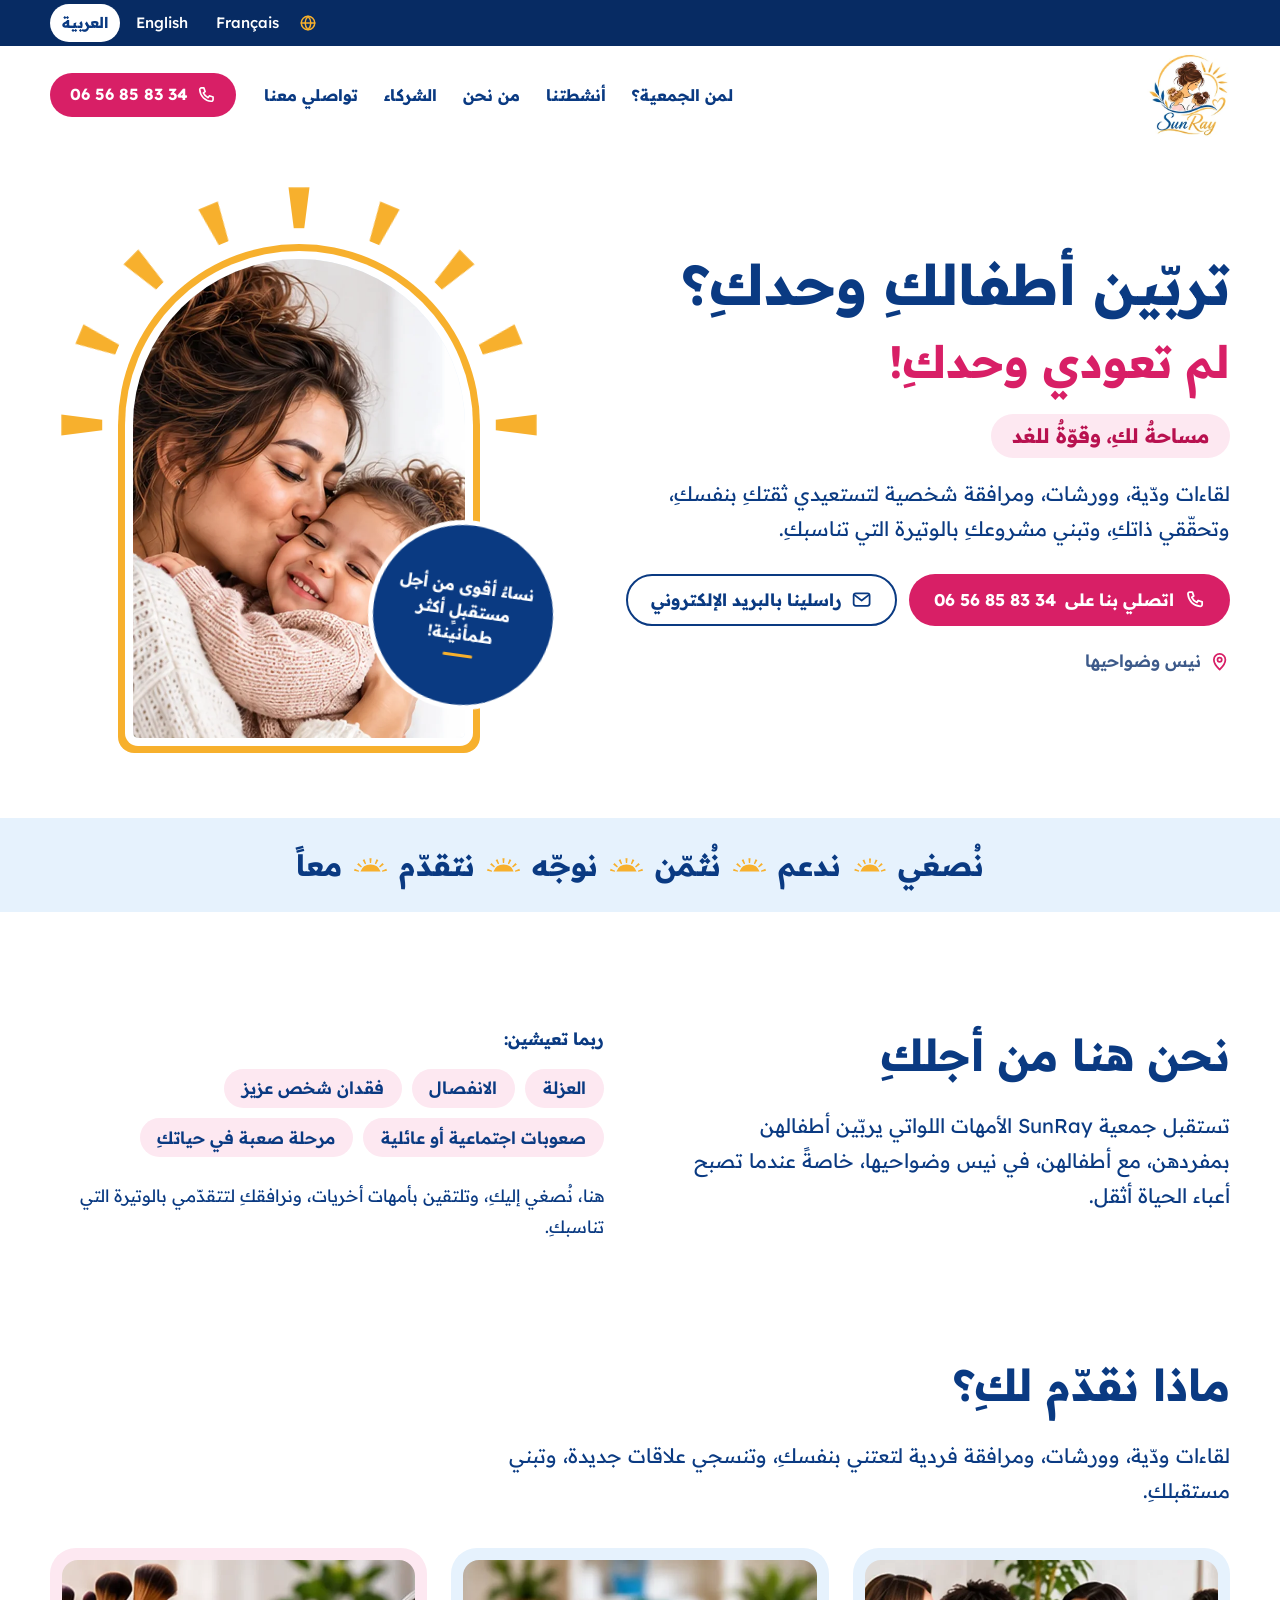
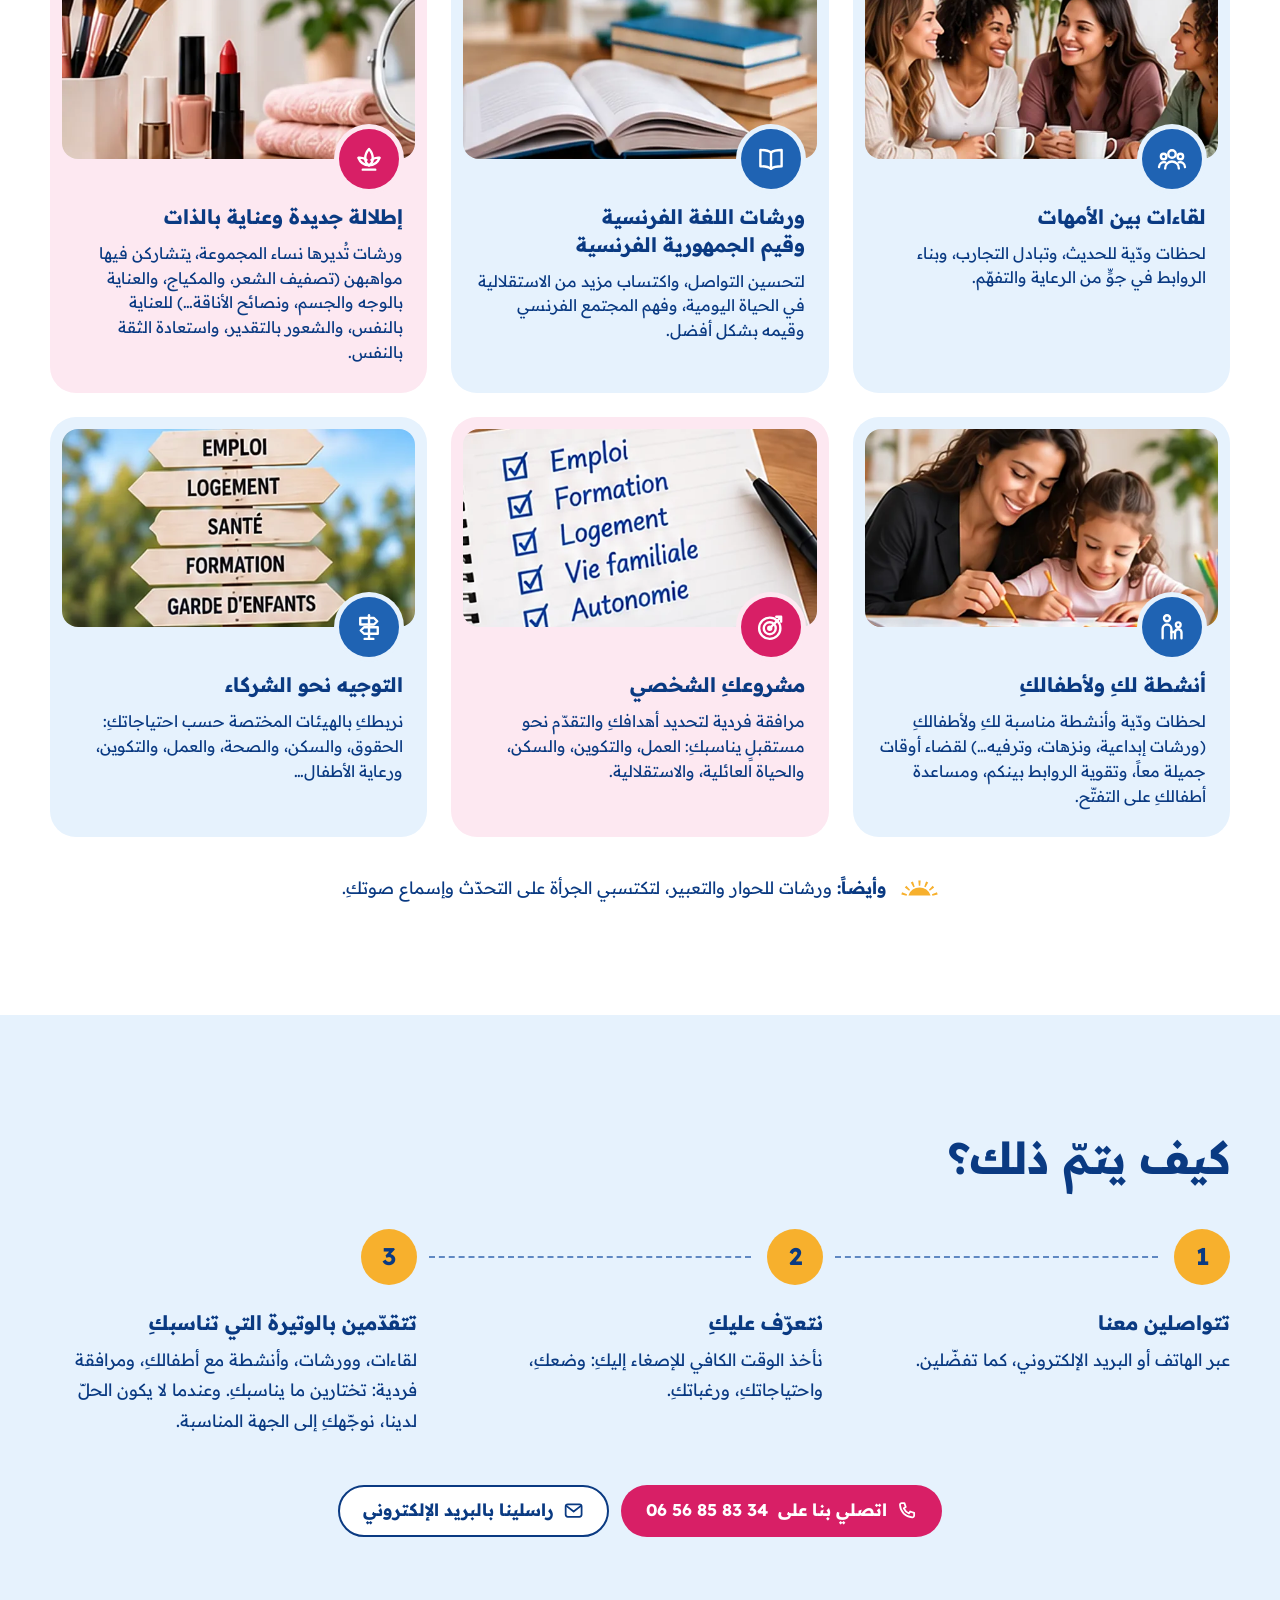
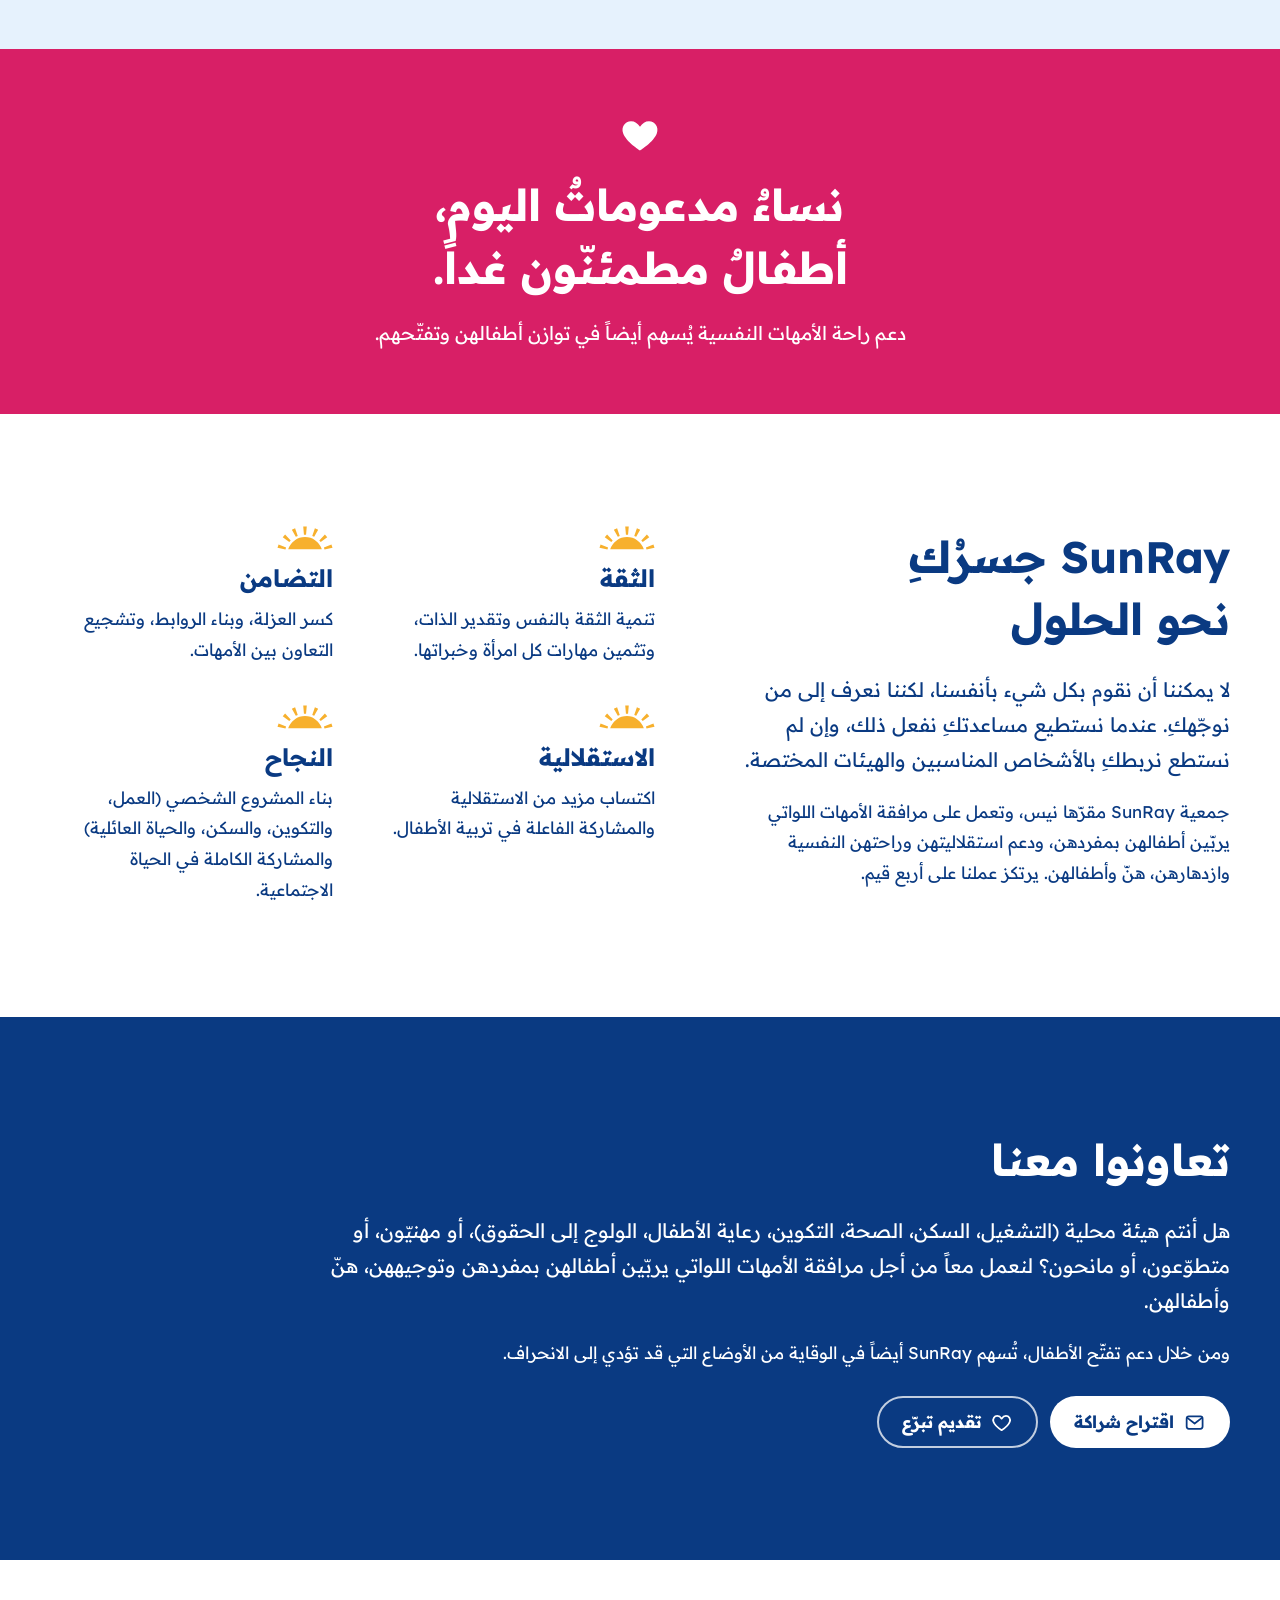
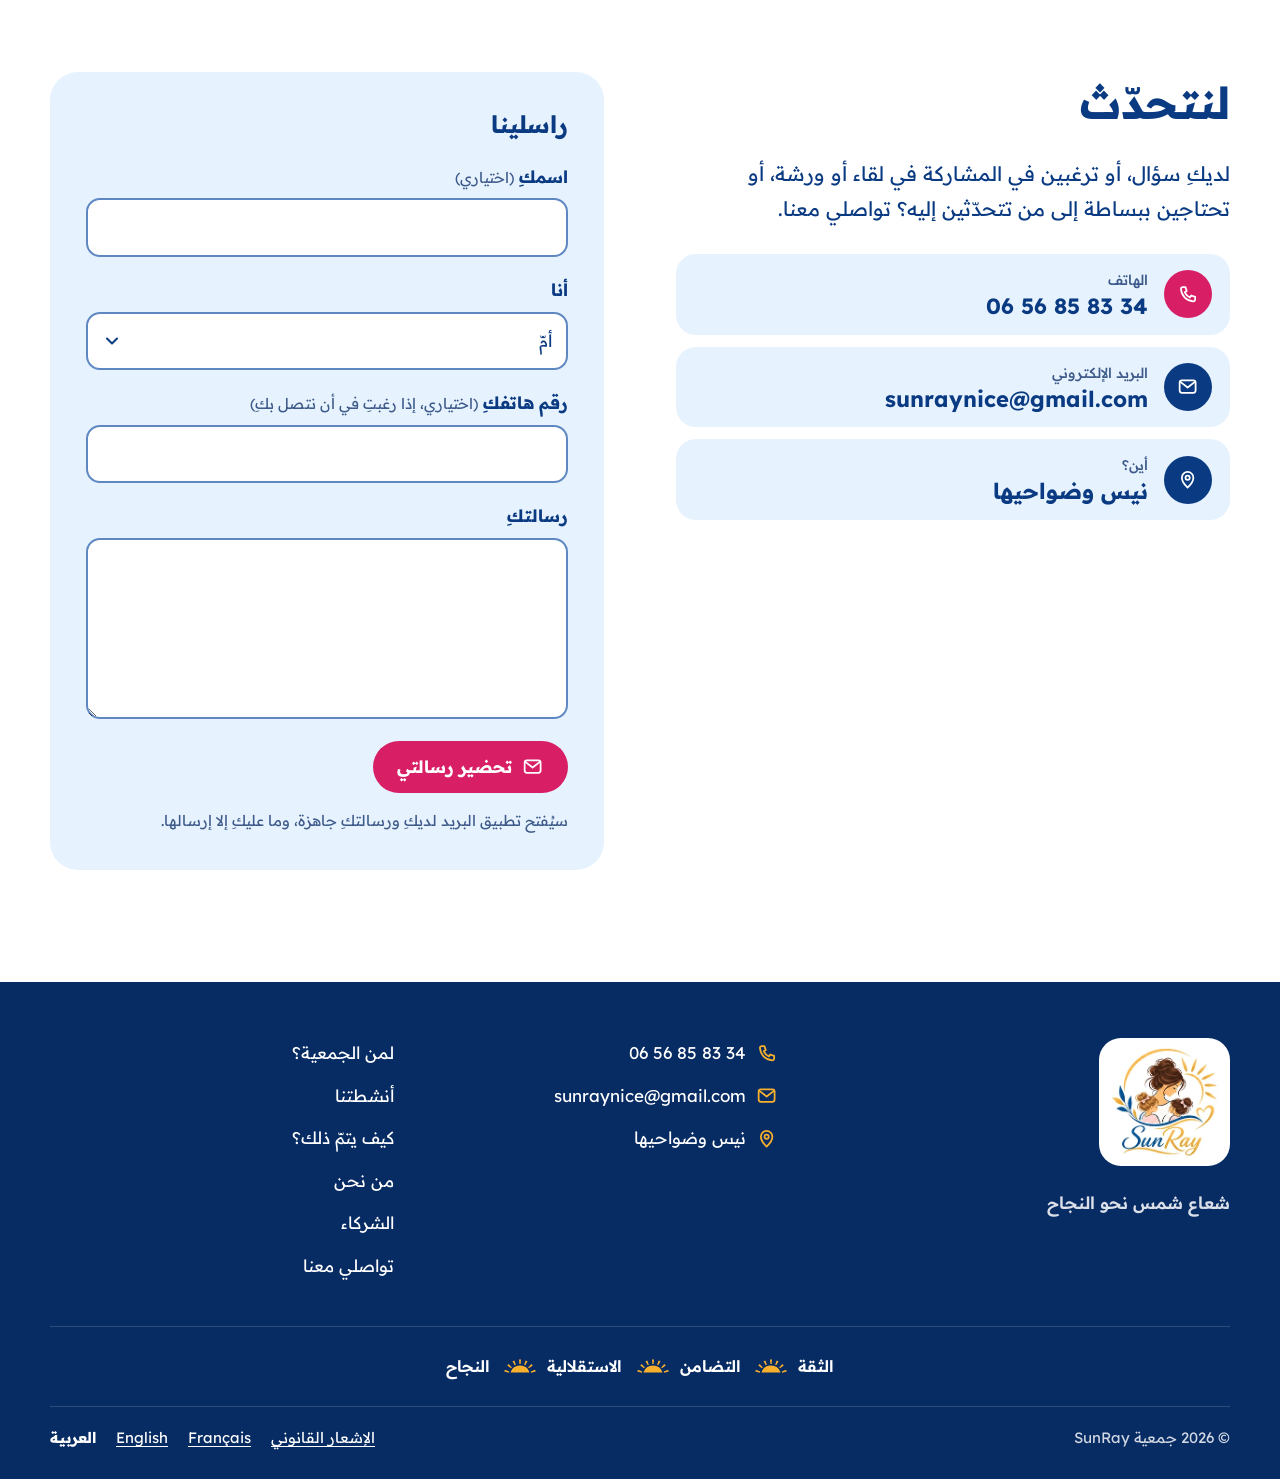
==== commit 3f0c83ce: "logo + make a donation change" ====
--- a/ar/index.html
+++ b/ar/index.html
@@ -17,8 +17,8 @@
   <meta property="og:image" content="../assets/img/og-sunray-ar.jpg">
   <meta name="twitter:card" content="summary_large_image">
 
-  <link rel="icon" href="../favicon.svg" type="image/svg+xml">
   <link rel="icon" href="../favicon-32.png" sizes="32x32" type="image/png">
+  <link rel="icon" href="../icon-192.png" sizes="192x192" type="image/png">
   <link rel="apple-touch-icon" href="../apple-touch-icon.png">
   <link rel="preload" href="../assets/fonts/lexend-latin-var.woff2" as="font" type="font/woff2" crossorigin>
   <link rel="preload" href="../assets/fonts/readex-pro-arabic-var.woff2" as="font" type="font/woff2" crossorigin>
@@ -78,7 +78,10 @@
   <header class="site-header">
     <div class="container header-inner">
       <a class="brand" href="#top" aria-label="SunRay، العودة إلى أعلى الصفحة">
-        <img src="../assets/img/logo-sunray.svg" alt="" width="104" height="58">
+        <picture>
+          <source type="image/webp" srcset="../assets/img/logo-sunray-240.webp 1x, ../assets/img/logo-sunray-420.webp 2x">
+          <img src="../assets/img/logo-sunray-240.jpg" srcset="../assets/img/logo-sunray-240.jpg 1x, ../assets/img/logo-sunray-420.jpg 2x" alt="" width="237" height="240">
+        </picture>
       </a>
       <button class="nav-toggle" type="button" aria-expanded="false" aria-controls="site-nav">
         <svg class="icon icon-open" aria-hidden="true"><use href="#i-menu"/></svg>
@@ -356,8 +359,8 @@
           <a class="btn btn-light" href="mailto:sunraynice@gmail.com?subject=%D8%B4%D8%B1%D8%A7%D9%83%D8%A9%20%D9%85%D8%B9%20SunRay">
             <svg class="icon" aria-hidden="true"><use href="#i-mail"/></svg>اقتراح شراكة
           </a>
-          <a class="btn btn-outline-light" href="mailto:sunraynice@gmail.com?subject=%D8%A3%D8%B1%D8%BA%D8%A8%20%D9%81%D9%8A%20%D9%85%D8%B3%D8%A7%D8%B9%D8%AF%D8%A9%20SunRay">
-            <svg class="icon" aria-hidden="true"><use href="#i-heart"/></svg>تقديم المساعدة
+          <a class="btn btn-outline-light" href="mailto:sunraynice@gmail.com?subject=%D8%A3%D8%B1%D8%BA%D8%A8%20%D9%81%D9%8A%20%D8%A7%D9%84%D8%AA%D8%A8%D8%B1%D9%91%D8%B9%20%D9%84%D8%AC%D9%85%D8%B9%D9%8A%D8%A9%20SunRay">
+            <svg class="icon" aria-hidden="true"><use href="#i-heart"/></svg>تقديم تبرّع
           </a>
         </div>
       </div>
@@ -427,7 +430,12 @@
   <footer class="site-footer">
     <div class="container footer-grid">
       <div class="footer-brand">
-        <img src="../assets/img/logo-sunray-blanc.svg" alt="SunRay" width="130" height="72">
+        <div class="footer-logo">
+        <picture>
+          <source type="image/webp" srcset="../assets/img/logo-sunray-240.webp 1x, ../assets/img/logo-sunray-420.webp 2x">
+          <img src="../assets/img/logo-sunray-240.jpg" srcset="../assets/img/logo-sunray-240.jpg 1x, ../assets/img/logo-sunray-420.jpg 2x" alt="SunRay" width="237" height="240">
+        </picture>
+        </div>
         <p>شعاع شمس نحو النجاح</p>
       </div>
       <ul class="footer-contact">
--- a/assets/css/style.css
+++ b/assets/css/style.css
@@ -38,13 +38,13 @@
 
   --gutter: 20px;
   --maxw: 1180px;
-  --header-h: 68px;
+  --header-h: 74px;
   --section-y: 64px;
 
   --sun-mark: url("data:image/svg+xml,%3Csvg xmlns='http://www.w3.org/2000/svg' viewBox='-158 -162 316 134'%3E%3Cg fill='%23F7B02D'%3E%3Cpath d='M-94.74 -32 A100 100 0 0 1 94.74 -32 Z'/%3E%3Cpath d='M110.27 -29.52 L155.26 -39.93 L149.08 -58.95 L106.57 -40.93 Z M88.73 -71.82 L125.59 -99.63 L112.21 -114.49 L80.70 -80.74 Z M51.85 -101.70 L74.21 -142.10 L55.94 -150.23 L40.89 -106.58 Z M6.00 -114.00 L10.00 -160.00 L-10.00 -160.00 L-6.00 -114.00 Z M-40.89 -106.58 L-55.94 -150.23 L-74.21 -142.10 L-51.85 -101.70 Z M-80.70 -80.74 L-112.21 -114.49 L-125.59 -99.63 L-88.73 -71.82 Z M-106.57 -40.93 L-149.08 -58.95 L-155.26 -39.93 L-110.27 -29.52 Z'/%3E%3C/g%3E%3C/svg%3E");
 }
-@media (min-width: 720px)  { :root { --gutter: 32px; --header-h: 76px; --section-y: 88px; } }
-@media (min-width: 1024px) { :root { --gutter: 40px; --header-h: 84px; --section-y: 112px; } }
+@media (min-width: 720px)  { :root { --gutter: 32px; --header-h: 86px; --section-y: 88px; } }
+@media (min-width: 1024px) { :root { --gutter: 40px; --header-h: 98px; --section-y: 112px; } }
 
 /* ---------- Base ---------- */
 *, *::before, *::after { box-sizing: border-box; }
@@ -192,14 +192,11 @@
   position: sticky;
   top: 0;
   z-index: 50;
-  background: rgba(255, 255, 255, .97);
+  background: #fff;   /* opaque, so the logo's white background blends in */
   border-bottom: 1px solid transparent;
   transition: border-color .2s ease;
 }
 .site-header.is-scrolled { border-bottom-color: var(--sky-line); }
-@supports ((-webkit-backdrop-filter: blur(1px)) or (backdrop-filter: blur(1px))) {
-  .site-header { background: rgba(255, 255, 255, .9); -webkit-backdrop-filter: saturate(1.4) blur(10px); backdrop-filter: saturate(1.4) blur(10px); }
-}
 
 .header-inner {
   display: flex;
@@ -209,9 +206,9 @@
   height: var(--header-h);
 }
 .brand { display: block; flex: none; border-radius: 8px; }
-.brand img { display: block; width: auto; height: 46px; }
-@media (min-width: 720px)  { .brand img { height: 52px; } }
-@media (min-width: 1024px) { .brand img { height: 56px; } }
+.brand img { display: block; width: auto; height: 62px; }
+@media (min-width: 720px)  { .brand img { height: 72px; } }
+@media (min-width: 1024px) { .brand img { height: 84px; } }
 
 .nav-toggle {
   display: inline-flex;
@@ -694,7 +691,8 @@
 @media (min-width: 720px) {
   .footer-grid { grid-template-columns: 1.2fr 1fr 1fr; gap: 40px; }
 }
-.footer-brand img { display: block; width: auto; height: 72px; }
+.footer-logo { display: inline-block; padding: 8px 10px; border-radius: 22px; background: #fff; }
+.footer-logo img { display: block; width: auto; height: 112px; }
 .footer-brand p { margin: 12px 0 0; color: rgba(255, 255, 255, .85); font-weight: 600; }
 .footer-contact,
 .footer-nav ul { display: grid; align-content: start; gap: 12px; margin: 0; padding: 0; list-style: none; }
